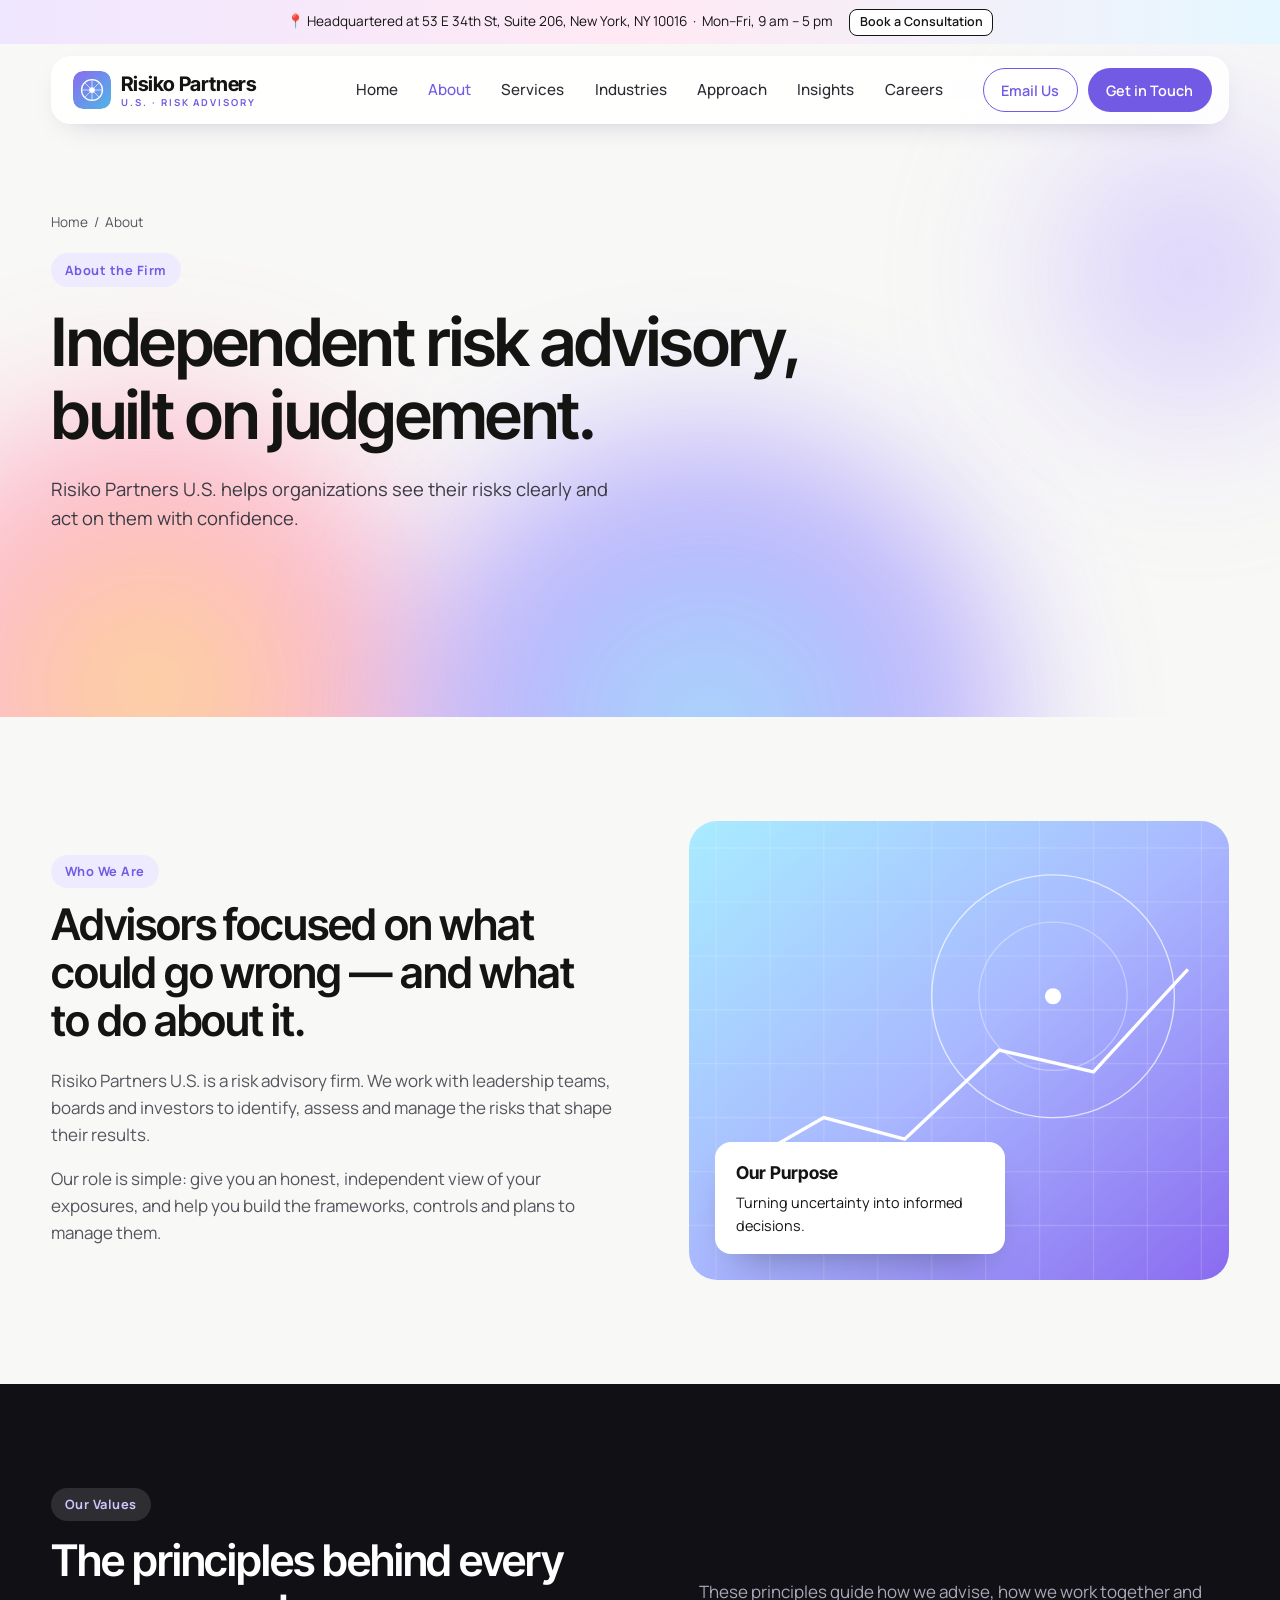
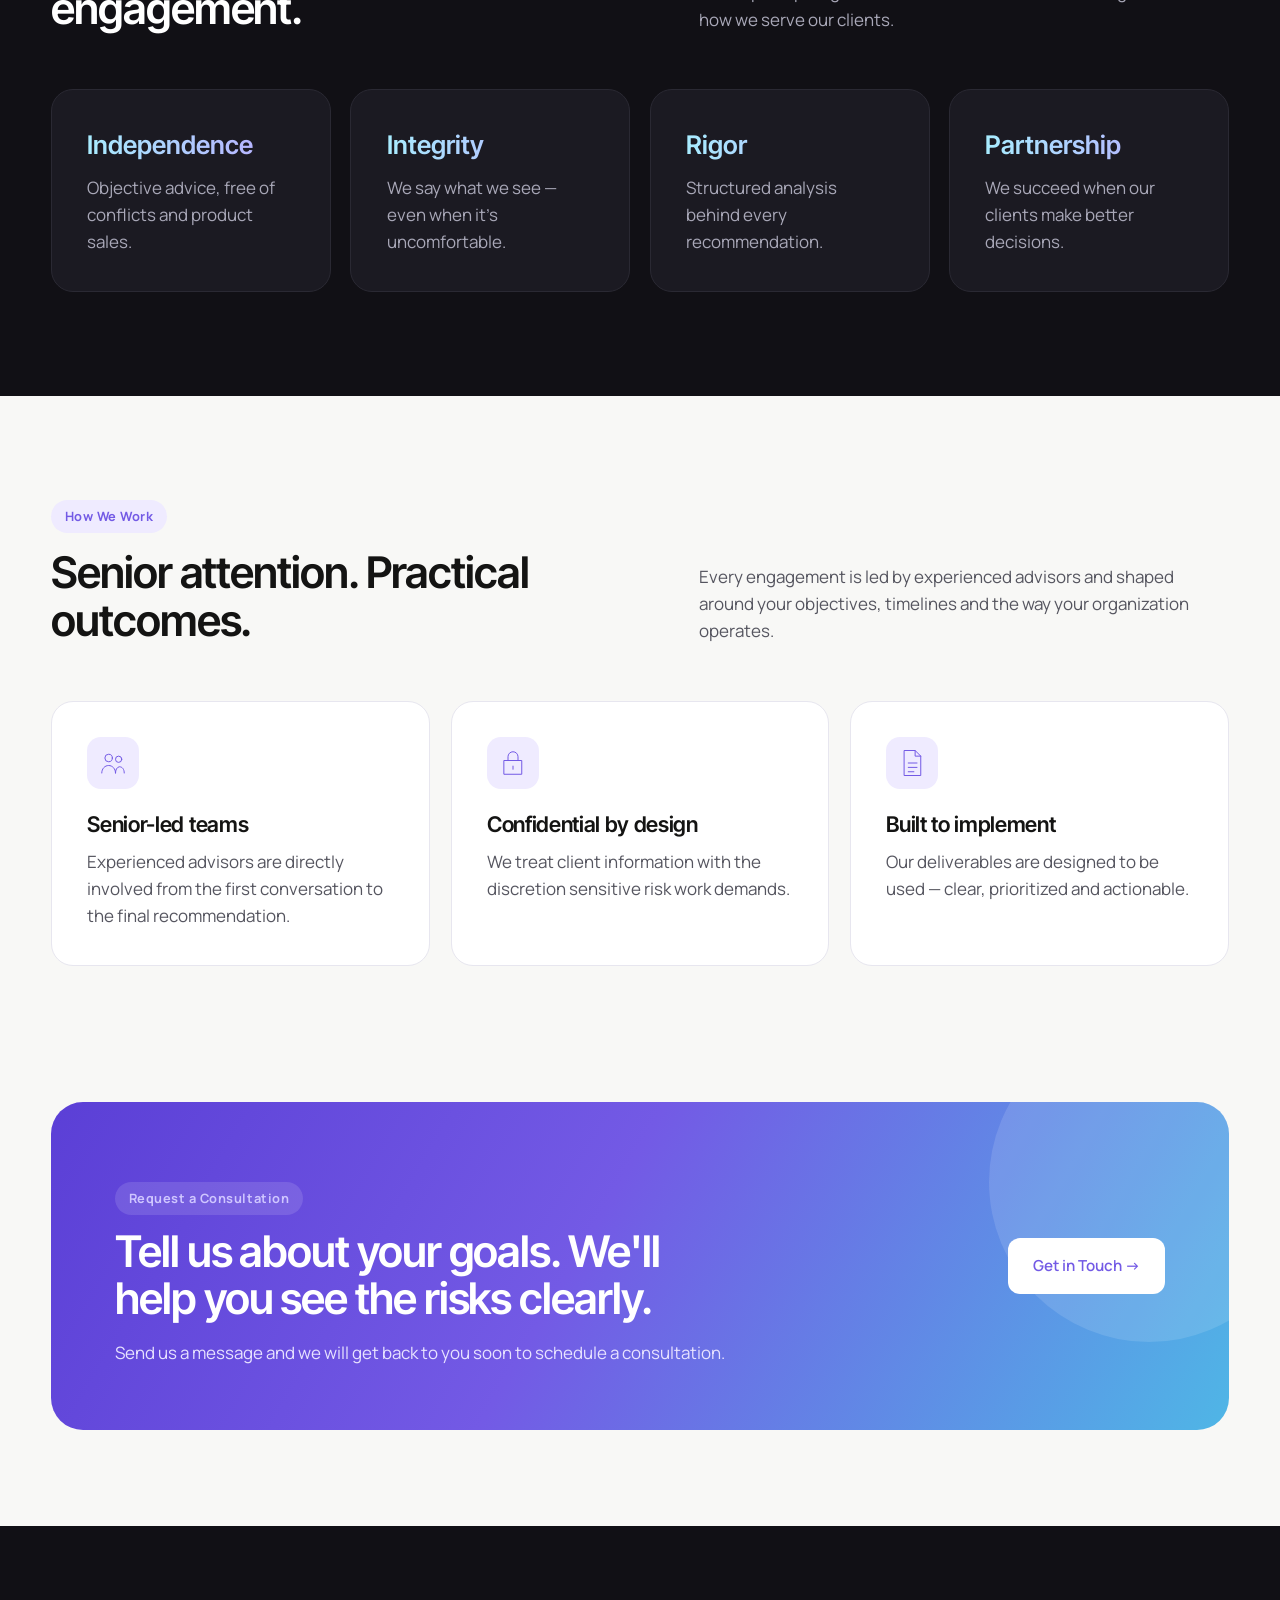
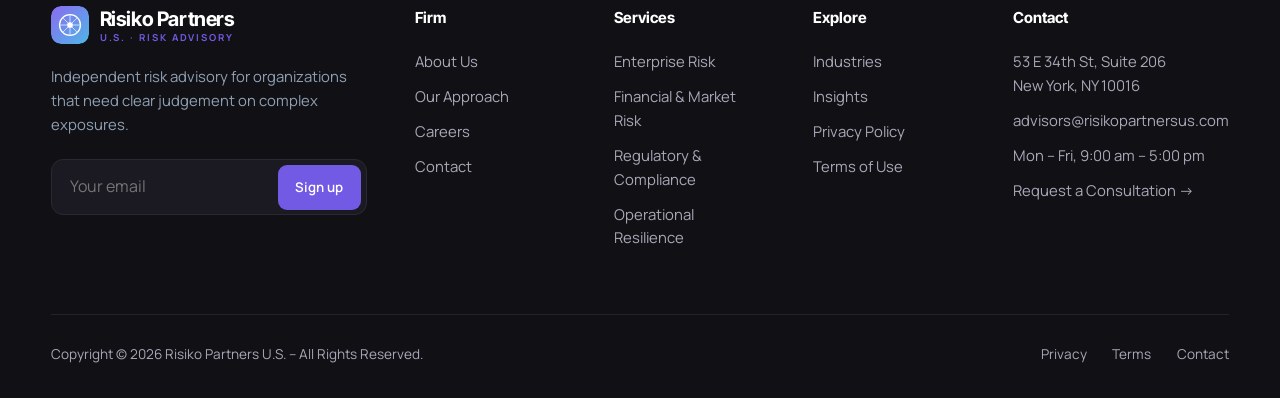
==== about.html @ 750a1280 "Risiko Partners U.S. website: 10 pages, new design Co-Authored-By: Claude Opus 5.5 <noreply@anthropi" ====
<!DOCTYPE html><html lang="en"><head><meta charset="utf-8"><meta name="viewport" content="width=device-width,initial-scale=1">
<title>About | Risiko Partners U.S.</title><meta name="description" content="Learn about Risiko Partners U.S., an independent risk advisory firm.">
<link rel="icon" href="assets/favicon.svg" type="image/svg+xml">
<link rel="preconnect" href="https://fonts.googleapis.com"><link rel="preconnect" href="https://fonts.gstatic.com" crossorigin>
<link href="https://fonts.googleapis.com/css2?family=Inter+Tight:wght@500;600;700&family=Manrope:wght@400;500;600;700&display=swap" rel="stylesheet">
<link rel="stylesheet" href="assets/style.css"></head><body>
<div class="topbar"><div class="wrap"><span>📍 Headquartered at 53 E 34th St, Suite 206, New York, NY 10016 &nbsp;·&nbsp; Mon–Fri, 9 am – 5 pm</span><a class="pill" href="contact.html">Book a Consultation</a></div></div>
<header class="site"><div class="wrap"><a href="index.html" class="brand"><svg class="brand-mark" viewBox="0 0 40 40" fill="none"><defs><linearGradient id="bm" x1="0" y1="0" x2="1" y2="1"><stop offset="0" stop-color="#8a6bf0"/><stop offset="1" stop-color="#4fb6e6"/></linearGradient></defs><rect width="40" height="40" rx="10" fill="url(#bm)"/><circle cx="20" cy="20" r="11" stroke="#fff" stroke-width="1.4"/><path d="M9 20h22M20 9v22M12.5 12.5l15 15M27.5 12.5l-15 15" stroke="#fff" stroke-width="1" opacity=".7"/><circle cx="20" cy="20" r="3" fill="#fff"/></svg><span class="brand-name">Risiko Partners<small>U.S. · RISK ADVISORY</small></span></a>
<nav class="main" id="nav"><a href="index.html" class="">Home</a><a href="about.html" class="active">About</a><a href="services.html" class="">Services</a><a href="industries.html" class="">Industries</a><a href="approach.html" class="">Approach</a><a href="insights.html" class="">Insights</a><a href="careers.html" class="">Careers</a><span class="nav-cta"><a href="mailto:advisors@risikopartnersus.com" class="btn btn-line">Email Us</a><a href="contact.html" class="btn btn-gold">Get in Touch</a></span></nav>
<button class="menu-toggle" aria-label="Menu" onclick="document.getElementById('nav').classList.toggle('open')">&#9776;</button></div></header>
<main><section class="hero page-hero"><div class="bg"></div><div class="blob"></div><div class="wrap"><div>
<div class="crumbs"><a href="index.html">Home</a> &nbsp;/&nbsp; About</div><p class="eyebrow">About the Firm</p><h1>Independent risk advisory, built on judgement.</h1><p class="lead">Risiko Partners U.S. helps organizations see their risks clearly and act on them with confidence.</p></div></div></section>
<section><div class="wrap split"><div class="reveal"><p class="eyebrow">Who We Are</p><h2 style="margin:.8rem 0 1.4rem">Advisors focused on what could go wrong — and what to do about it.</h2>
<p>Risiko Partners U.S. is a risk advisory firm. We work with leadership teams, boards and investors to identify, assess and manage the risks that shape their results.</p><p style="margin-top:1rem">Our role is simple: give you an honest, independent view of your exposures, and help you build the frameworks, controls and plans to manage them.</p></div>
<div class="visual reveal"><svg viewBox="0 0 400 340" preserveAspectRatio="xMidYMid slice" fill="none"><g stroke="#fff" stroke-opacity=".14"><path d="M0 20H400"/><path d="M0 60H400"/><path d="M0 100H400"/><path d="M0 140H400"/><path d="M0 180H400"/><path d="M0 220H400"/><path d="M0 260H400"/><path d="M0 300H400"/><path d="M20 0V340"/><path d="M60 0V340"/><path d="M100 0V340"/><path d="M140 0V340"/><path d="M180 0V340"/><path d="M220 0V340"/><path d="M260 0V340"/><path d="M300 0V340"/><path d="M340 0V340"/><path d="M380 0V340"/></g>
<circle cx="270" cy="130" r="90" stroke="#fff" stroke-opacity=".7"/><circle cx="270" cy="130" r="55" stroke="#fff" stroke-opacity=".35"/><circle cx="270" cy="130" r="6" fill="#fff"/>
<path d="M30 260 100 220 160 236 230 170 300 186 370 110" stroke="#fff" stroke-width="2.5"/></svg><div class="tag"><b>Our Purpose</b>Turning uncertainty into informed decisions.</div></div></div></section>
<section class="dark"><div class="wrap"><div class="head reveal"><div><p class="eyebrow light">Our Values</p><h2>The principles behind every engagement.</h2></div><p>These principles guide how we advise, how we work together and how we serve our clients.</p></div>
<div class="ribbon reveal"><div><b>Independence</b><p>Objective advice, free of conflicts and product sales.</p></div><div><b>Integrity</b><p>We say what we see — even when it's uncomfortable.</p></div><div><b>Rigor</b><p>Structured analysis behind every recommendation.</p></div><div><b>Partnership</b><p>We succeed when our clients make better decisions.</p></div></div></div></section>
<section><div class="wrap"><div class="head reveal"><div><p class="eyebrow">How We Work</p><h2>Senior attention. Practical outcomes.</h2></div><p>Every engagement is led by experienced advisors and shaped around your objectives, timelines and the way your organization operates.</p></div>
<div class="cards">
<div class="card reveal"><svg class="ico" viewBox="0 0 48 48" fill="none" stroke="currentColor" stroke-width="1.6" stroke-linecap="round" stroke-linejoin="round"><circle cx="17" cy="16" r="6"/><circle cx="33" cy="18" r="5"/><path d="M6 40c0-7 5-12 11-12s11 5 11 12M28 40c0-5 2-9 6-10 5 0 8 4 8 10"/></svg><h3>Senior-led teams</h3><p>Experienced advisors are directly involved from the first conversation to the final recommendation.</p></div>
<div class="card reveal"><svg class="ico" viewBox="0 0 48 48" fill="none" stroke="currentColor" stroke-width="1.6" stroke-linecap="round" stroke-linejoin="round"><rect x="10" y="20" width="28" height="22"/><path d="M16 20v-6a8 8 0 0 1 16 0v6M24 29v5"/></svg><h3>Confidential by design</h3><p>We treat client information with the discretion sensitive risk work demands.</p></div>
<div class="card reveal"><svg class="ico" viewBox="0 0 48 48" fill="none" stroke="currentColor" stroke-width="1.6" stroke-linecap="round" stroke-linejoin="round"><path d="M12 4h17l9 9v31H12z"/><path d="M29 4v9h9M18 24h14M18 31h14M18 38h9"/></svg><h3>Built to implement</h3><p>Our deliverables are designed to be used — clear, prioritized and actionable.</p></div>
</div></div></section><section class="cta-band"><div class="wrap"><div><p class="eyebrow light">Request a Consultation</p><h2 style="margin-top:.8rem">Tell us about your goals. We'll help you see the risks clearly.</h2><p>Send us a message and we will get back to you soon to schedule a consultation.</p></div>
<a href="contact.html" class="btn btn-gold">Get in Touch →</a></div></section></main>
<footer class="site"><div class="wrap"><div class="fgrid">
<div><a href="index.html" class="brand"><svg class="brand-mark" viewBox="0 0 40 40" fill="none"><defs><linearGradient id="bm" x1="0" y1="0" x2="1" y2="1"><stop offset="0" stop-color="#8a6bf0"/><stop offset="1" stop-color="#4fb6e6"/></linearGradient></defs><rect width="40" height="40" rx="10" fill="url(#bm)"/><circle cx="20" cy="20" r="11" stroke="#fff" stroke-width="1.4"/><path d="M9 20h22M20 9v22M12.5 12.5l15 15M27.5 12.5l-15 15" stroke="#fff" stroke-width="1" opacity=".7"/><circle cx="20" cy="20" r="3" fill="#fff"/></svg><span class="brand-name">Risiko Partners<small>U.S. · RISK ADVISORY</small></span></a>
<p style="color:#8fa1b4;max-width:34ch">Independent risk advisory for organizations that need clear judgement on complex exposures.</p>
<form class="sub" onsubmit="event.preventDefault();this.innerHTML='<span style=&quot;color:#b9a8ff&quot;>Thank you for subscribing.</span>'"><input type="email" placeholder="Your email" required aria-label="Email"><button>Sign up</button></form></div>
<div><h4>Firm</h4><ul><li><a href="about.html">About Us</a></li><li><a href="approach.html">Our Approach</a></li><li><a href="careers.html">Careers</a></li><li><a href="contact.html">Contact</a></li></ul></div>
<div><h4>Services</h4><ul><li><a href="services.html#erm">Enterprise Risk</a></li><li><a href="services.html#financial">Financial &amp; Market Risk</a></li><li><a href="services.html#regulatory">Regulatory &amp; Compliance</a></li><li><a href="services.html#resilience">Operational Resilience</a></li></ul></div>
<div><h4>Explore</h4><ul><li><a href="industries.html">Industries</a></li><li><a href="insights.html">Insights</a></li><li><a href="privacy.html">Privacy Policy</a></li><li><a href="terms.html">Terms of Use</a></li></ul></div>
<div><h4>Contact</h4><ul><li>53 E 34th St, Suite 206<br>New York, NY 10016</li><li><a href="mailto:advisors@risikopartnersus.com">advisors@risikopartnersus.com</a></li><li>Mon – Fri, 9:00 am – 5:00 pm</li><li><a href="contact.html">Request a Consultation →</a></li></ul></div>
</div><div class="legal"><span>Copyright © 2026 Risiko Partners U.S. – All Rights Reserved.</span><div><a href="privacy.html">Privacy</a><a href="terms.html">Terms</a><a href="contact.html">Contact</a></div></div></div></footer>
<script>const io=new IntersectionObserver(e=>e.forEach(x=>{if(x.isIntersecting){x.target.classList.add('in');io.unobserve(x.target)}}),{threshold:.12});document.querySelectorAll('.reveal').forEach(el=>io.observe(el));</script><script src="assets/forms.js"></script></body></html>
---- assets/style.css ----
:root{
  --p:#735ae5; --p2:#5b3fd6; --p-soft:#efebff; --ink:#141413; --muted:#55555f; --line:#e7e6ef;
  --bg:#f8f8f6; --dark:#111015; --cyan:#8fe3f5; --pink:#ffb8d9; --yellow:#ffe28a;
  --head:"Inter Tight","Manrope",system-ui,sans-serif; --sans:"Manrope",system-ui,-apple-system,Segoe UI,Roboto,sans-serif;
  --r:22px;
}
*{box-sizing:border-box;margin:0;padding:0}
html{scroll-behavior:smooth}
body{font-family:var(--sans);color:var(--ink);background:var(--bg);line-height:1.6;font-size:17px;-webkit-font-smoothing:antialiased}
a{color:inherit;text-decoration:none}
img,svg{display:block;max-width:100%}
.wrap{width:min(1290px,92vw);margin:0 auto}
h1,h2,h3{font-family:var(--head);font-weight:600;line-height:1.1;letter-spacing:-.025em;color:var(--ink)}
h1{font-size:clamp(2.6rem,5.2vw,4.4rem)}
h2{font-size:clamp(2rem,3.4vw,3rem)}
h3{font-size:1.35rem;letter-spacing:-.015em}
p{color:var(--muted)}
.eyebrow{display:inline-block;font-size:.8rem;font-weight:700;letter-spacing:.04em;color:var(--p);background:var(--p-soft);padding:.4rem .85rem;border-radius:999px}
.eyebrow.light{background:rgba(255,255,255,.12);color:#cfc6ff}

/* promo strip */
.topbar{background:linear-gradient(90deg,#efe7ff,#ffe9f4 50%,#e6f7ff);font-size:.85rem;color:var(--ink)}
.topbar .wrap{display:flex;justify-content:center;align-items:center;gap:1rem;padding:.55rem 0;flex-wrap:wrap}
.topbar a.pill{border:1px solid var(--ink);border-radius:8px;padding:.15rem .6rem;font-weight:600;font-size:.78rem;background:#fff}

/* floating header */
header.site{position:sticky;top:12px;z-index:50;margin-top:12px}
header.site .wrap{display:flex;align-items:center;justify-content:space-between;height:68px;background:rgba(255,255,255,.88);backdrop-filter:blur(14px);border-radius:20px;padding:0 1rem 0 1.3rem;box-shadow:0 10px 30px -18px rgba(40,30,90,.35);border:1px solid rgba(255,255,255,.9)}
.brand{display:flex;align-items:center;gap:.65rem}
.brand-mark{width:38px;height:38px;border-radius:10px}
.brand-name{font-family:var(--head);font-weight:700;font-size:1.25rem;letter-spacing:-.02em;line-height:1}
.brand-name small{display:block;font-family:var(--sans);font-size:.6rem;font-weight:700;letter-spacing:.2em;color:var(--p);margin-top:.25rem}
footer .brand-name{color:#fff}
nav.main{display:flex;align-items:center;gap:1.9rem;font-size:.95rem;font-weight:500}
nav.main a{position:relative;padding:.3rem 0;color:#2b2b33}
nav.main a:hover,nav.main a.active{color:var(--p)}
nav.main .nav-cta{display:flex;gap:.6rem;margin-left:.6rem}
.btn{display:inline-flex;align-items:center;justify-content:center;gap:.5rem;padding:.9rem 1.5rem;font-size:.95rem;font-weight:600;border:1px solid transparent;border-radius:12px;transition:.2s;cursor:pointer;font-family:var(--sans)}
.btn-gold,.btn-dark{background:var(--p);color:#fff !important}
.btn-gold:hover,.btn-dark:hover{background:var(--p2);transform:translateY(-1px)}
.btn-line{border-color:var(--p);color:var(--p) !important;background:#fff}
.btn-line:hover{background:var(--p-soft)}
.btn-white{background:#fff;color:var(--ink)}
nav.main .btn{padding:.6rem 1.1rem;font-size:.9rem;border-radius:999px}
.menu-toggle{display:none;background:none;border:0;font-size:1.6rem;cursor:pointer}

/* hero */
.hero{position:relative;overflow:hidden;margin-top:-80px;padding-top:80px}
.hero .bg{position:absolute;inset:0;background:var(--bg)}
.hero .bg:before,.hero .bg:after,.hero .blob{content:"";position:absolute;border-radius:50%;filter:blur(70px)}
.hero .bg:before{width:620px;height:620px;left:-160px;bottom:-280px;background:radial-gradient(circle,#ffd26f,#ff9bc7 55%,transparent 70%);opacity:.75}
.hero .bg:after{width:700px;height:620px;left:28%;bottom:-320px;background:radial-gradient(circle,#7fd8ff,#a58bff 55%,transparent 72%);opacity:.7}
.hero .blob{width:420px;height:420px;right:-120px;top:20px;background:radial-gradient(circle,#c9b8ff,transparent 70%);opacity:.8}
.hero .wrap{position:relative;padding:6.5rem 0 7rem;display:grid;grid-template-columns:1.05fr 1fr;gap:3rem;align-items:center}
.hero h1{margin:1.2rem 0 1.4rem}
.hero p.lead{font-size:1.15rem;max-width:52ch;color:#3a3a44}
.hero .cta{display:flex;gap:.8rem;margin-top:2.2rem;flex-wrap:wrap}
.hero .trust{margin-top:2rem;font-size:.85rem;color:var(--muted);display:flex;gap:1.4rem;flex-wrap:wrap}
.hero .trust span:before{content:"✓ ";color:var(--p);font-weight:700}
.page-hero .wrap{grid-template-columns:1fr;padding:5.5rem 0 5rem}
.page-hero h1{max-width:20ch}
.crumbs{font-size:.85rem;color:var(--muted);margin-bottom:1.2rem}
.crumbs a:hover{color:var(--p)}

/* hero mock cards */
.mock{position:relative;height:500px}
.mc{position:absolute;background:#fff;border-radius:18px;box-shadow:0 30px 60px -30px rgba(40,30,90,.45);padding:1.2rem 1.3rem;font-size:.82rem;animation:float 6s ease-in-out infinite}
.mc h5{font-family:var(--head);font-size:1rem;margin-bottom:.7rem;display:flex;align-items:center;gap:.5rem}
.mc .bar{height:8px;border-radius:9px;background:#eee;margin:.35rem 0 .7rem;overflow:hidden}
.mc .bar i{display:block;height:100%;border-radius:9px}
.mc .lbl{display:flex;justify-content:space-between;color:#555}
.mc .chip{display:inline-block;padding:.15rem .55rem;border-radius:6px;font-weight:700;font-size:.7rem}
.mc-1{left:0;top:30px;width:300px}
.mc-2{right:0;top:0;width:250px;animation-delay:-2s}
.mc-3{right:20px;bottom:10px;width:290px;animation-delay:-4s}
.mc-4{left:40px;bottom:40px;width:210px;background:var(--p);color:#fff;animation-delay:-1s}
.mc-4 h5{color:#fff}
.ok{color:#1a9b55}
@keyframes float{0%,100%{transform:translateY(0)}50%{transform:translateY(-10px)}}

/* bands */
section{padding:6.5rem 0}
section.soft{background:#fff}
section.dark{background:var(--dark);color:#fff}
section.dark h2,section.dark h3{color:#fff}
section.dark p{color:#a9a8b8}
.head{display:grid;grid-template-columns:1.1fr 1fr;gap:4rem;align-items:end;margin-bottom:3.5rem}
.head.center{grid-template-columns:1fr;text-align:center;justify-items:center}
.head.center p{max-width:62ch}
.head h2{margin-top:1rem}

.panel-grad{border-radius:28px;padding:3rem;background:linear-gradient(135deg,#a8ecff 0%,#a9b8ff 50%,#8a6bf0 100%)}
.panel-grad .pg-title{display:flex;align-items:center;gap:1rem;margin-bottom:2rem}
.panel-grad .pg-title .ib{width:58px;height:58px;background:#fff;border-radius:14px;display:grid;place-items:center;color:var(--ink)}
.panel-grad .pg-title .ib svg{width:30px;height:30px}

.pillars{display:grid;grid-template-columns:repeat(4,1fr);gap:1.2rem}
.pillar{background:#fff;border-radius:var(--r);padding:2rem}
.pillar .num{display:inline-block;font-weight:700;font-size:.8rem;background:var(--p-soft);color:var(--p);padding:.25rem .6rem;border-radius:8px;margin-bottom:1.4rem}
.pillar h3{margin-bottom:.6rem}

.cards{display:grid;grid-template-columns:repeat(3,1fr);gap:1.3rem}
.card{background:#fff;border:1px solid var(--line);border-radius:var(--r);padding:2.2rem;transition:.25s;position:relative;display:flex;flex-direction:column}
.card:hover{transform:translateY(-5px);box-shadow:0 30px 50px -30px rgba(60,40,140,.45);border-color:#d8d0ff}
.card .ico{width:52px;height:52px;color:var(--p);background:var(--p-soft);border-radius:14px;padding:11px;margin-bottom:1.5rem}
.card h3{margin-bottom:.7rem}
.card .more{margin-top:auto;padding-top:1.5rem;font-size:.9rem;font-weight:700;color:var(--p);display:flex;align-items:center;gap:.4rem}
.card .more:after{content:"↗";display:inline-grid;place-items:center;width:30px;height:30px;border:1px solid #cfcfd8;border-radius:50%;margin-left:auto;color:#555}
.dark .card{background:#1b1a22;border-color:#2a2933}
.dark .card .ico{background:#2a2442;color:#b9a8ff}

.split{display:grid;grid-template-columns:1.05fr 1fr;gap:4.5rem;align-items:center}
.visual{aspect-ratio:4/3.4;border-radius:28px;background:linear-gradient(140deg,#a8ecff,#a9b8ff 50%,#8a6bf0);position:relative;overflow:hidden}
.visual svg{position:absolute;inset:0;width:100%;height:100%}
.visual .tag{position:absolute;left:1.6rem;bottom:1.6rem;background:#fff;padding:1.1rem 1.3rem;max-width:290px;font-size:.9rem;color:var(--ink);border-radius:16px;box-shadow:0 20px 40px -20px rgba(0,0,0,.35)}
.visual .tag b{display:block;font-family:var(--head);font-size:1.1rem;margin-bottom:.2rem}
ul.check{list-style:none;margin-top:1.6rem;display:grid;gap:.8rem}
ul.check li{padding-left:2rem;position:relative;color:var(--ink)}
ul.check li:before{content:"✓";position:absolute;left:0;top:.05rem;width:20px;height:20px;border-radius:50%;background:var(--p-soft);color:var(--p);font-size:.72rem;font-weight:800;display:grid;place-items:center}
.dark ul.check li{color:#e5e4ee}
.dark ul.check li:before{background:#2a2442;color:#b9a8ff}

.ribbon{display:grid;grid-template-columns:repeat(4,1fr);gap:1.2rem}
.ribbon div{padding:2.2rem;border-radius:var(--r);background:#1b1a22;border:1px solid #2a2933}
.ribbon b{display:block;font-family:var(--head);font-size:1.6rem;color:#fff;font-weight:600;margin-bottom:.5rem;background:linear-gradient(90deg,#a8ecff,#b9a8ff);-webkit-background-clip:text;background-clip:text;color:transparent}

.steps{counter-reset:s;display:grid;grid-template-columns:repeat(5,1fr);gap:1rem}
.step{background:#fff;border:1px solid var(--line);border-radius:var(--r);padding:1.8rem}
.step:before{counter-increment:s;content:counter(s);display:grid;place-items:center;width:42px;height:42px;border-radius:12px;background:var(--p);color:#fff;font-weight:700;margin-bottom:1.2rem}
.step h3{font-size:1.1rem;margin-bottom:.5rem}
.step p{font-size:.93rem}

.quote{font-family:var(--head);font-size:clamp(1.7rem,2.8vw,2.5rem);line-height:1.3;max-width:28ch;color:#fff;font-weight:500;letter-spacing:-.02em}

.cta-band{padding:2rem 0 6rem}
.cta-band .wrap{display:flex;justify-content:space-between;align-items:center;gap:3rem;flex-wrap:wrap;background:linear-gradient(120deg,#5b3fd6,#735ae5 45%,#4fb6e6);border-radius:32px;padding:4rem;color:#fff;position:relative;overflow:hidden}
.cta-band .wrap:after{content:"";position:absolute;right:-80px;top:-80px;width:320px;height:320px;border-radius:50%;background:rgba(255,255,255,.12)}
.cta-band h2{max-width:22ch;color:#fff}
.cta-band p{color:#e7e2ff;margin-top:1rem}
.cta-band .btn{background:#fff;color:var(--p) !important;position:relative;z-index:1}

.list-rows{display:grid;gap:1.2rem}
.row{display:grid;grid-template-columns:80px 1fr 1.2fr;gap:2rem;padding:2.2rem;background:#fff;border:1px solid var(--line);border-radius:var(--r);align-items:start}
.row .n{display:grid;place-items:center;width:56px;height:56px;border-radius:16px;background:var(--p-soft);color:var(--p);font-weight:700;font-family:var(--head);font-size:1.2rem}

.insight{border:1px solid var(--line);border-radius:var(--r);overflow:hidden;display:flex;flex-direction:column;background:#fff;transition:.25s}
.insight:hover{transform:translateY(-5px);box-shadow:0 30px 50px -30px rgba(60,40,140,.45)}
.insight .thumb{aspect-ratio:16/9;background:linear-gradient(135deg,var(--c1,#a8ecff),var(--c2,#8a6bf0));position:relative}
.insight .thumb span{position:absolute;left:1.2rem;top:1.2rem;background:#fff;font-size:.72rem;font-weight:700;padding:.35rem .7rem;border-radius:8px;color:var(--p)}
.insight .body{padding:1.7rem}
.insight h3{font-size:1.2rem;margin-bottom:.6rem}

form.panel{background:#fff;border:1px solid var(--line);border-radius:26px;padding:2.6rem;display:grid;gap:1.1rem;box-shadow:0 30px 60px -40px rgba(60,40,140,.4)}
.f2{display:grid;grid-template-columns:1fr 1fr;gap:1.1rem}
label{font-size:.85rem;font-weight:600;color:var(--ink);display:grid;gap:.45rem}
input,select,textarea{font:inherit;font-size:1rem;padding:.85rem 1rem;border:1px solid #dcdbe5;border-radius:12px;background:#fbfbfd;color:var(--ink)}
input:focus,select:focus,textarea:focus{outline:2px solid var(--p);border-color:transparent}
textarea{min-height:140px;resize:vertical}
.info-block{display:grid;gap:1.2rem}
.info-block>div{background:#fff;border:1px solid var(--line);border-radius:var(--r);padding:1.7rem}
.info-block h3{font-size:1.1rem}
table.hours{width:100%;border-collapse:collapse;font-size:.95rem}
table.hours td{padding:.5rem 0;border-bottom:1px solid var(--line)}
table.hours td:last-child{text-align:right;color:var(--muted)}

.prose{max-width:800px;background:#fff;border:1px solid var(--line);border-radius:26px;padding:3rem}
.prose h2{font-size:1.6rem;margin:2.2rem 0 .9rem}
.prose h2:first-child{margin-top:0}
.prose p,.prose li{margin-bottom:1rem;color:#44444e}
.prose ul{padding-left:1.3rem}
.prose a{color:var(--p);font-weight:600}

footer.site{background:var(--dark);color:#a9a8b8;padding:5rem 0 2rem;font-size:.93rem}
.fgrid{display:grid;grid-template-columns:1.6fr repeat(4,1fr);gap:3rem}
footer h4{color:#fff;font-size:.95rem;margin-bottom:1.2rem;font-weight:700;font-family:var(--head)}
footer ul{list-style:none;display:grid;gap:.7rem}
footer a:hover{color:#fff}
footer .brand{margin-bottom:1.3rem}
.sub{display:flex;margin-top:1.4rem;max-width:360px;background:#1b1a22;border:1px solid #2a2933;border-radius:12px;padding:.3rem}
.sub input{flex:1;background:transparent;border:0;color:#fff;padding:.6rem .8rem}
.sub button{white-space:nowrap;background:var(--p);border:0;padding:0 1.1rem;font-weight:600;cursor:pointer;color:#fff;border-radius:9px;font-family:var(--sans)}
.legal{border-top:1px solid #24232c;margin-top:4rem;padding-top:1.8rem;display:flex;justify-content:space-between;flex-wrap:wrap;gap:1rem;font-size:.85rem}
.legal div{display:flex;gap:1.6rem}

.reveal{opacity:0;transform:translateY(24px);transition:opacity .7s ease,transform .7s ease}
.reveal.in{opacity:1;transform:none}
.note{font-size:.88rem;color:var(--muted);margin-top:1rem}
.sent{display:none;background:var(--p-soft);border-radius:12px;padding:1rem 1.2rem;color:var(--ink)}

@media (max-width:1050px){
  nav.main{display:none;position:absolute;top:76px;left:4vw;right:4vw;background:#fff;border-radius:18px;flex-direction:column;align-items:flex-start;padding:1.5rem;gap:1rem;box-shadow:0 20px 40px -20px rgba(0,0,0,.3)}
  nav.main.open{display:flex}
  nav.main .nav-cta{margin-left:0}
  .menu-toggle{display:block}
  .hero .wrap,.head,.split{grid-template-columns:1fr;gap:2.5rem}
  .mock{height:440px;max-width:560px}
  .pillars,.ribbon{grid-template-columns:1fr 1fr}
  .cards{grid-template-columns:1fr 1fr}
  .steps{grid-template-columns:1fr 1fr}
  .fgrid{grid-template-columns:1fr 1fr}
  .row{grid-template-columns:70px 1fr}
  .row ul{grid-column:2}
}
@media (max-width:640px){
  section{padding:4.5rem 0}
  .cards,.pillars,.ribbon,.steps,.fgrid,.f2{grid-template-columns:1fr}
  .hero .wrap{padding:4rem 0 4.5rem}
  .mock{height:400px}.mc-1{width:250px}.mc-2{width:200px;top:170px}.mc-3{width:240px}.mc-4{display:none}
  form.panel,.prose,.panel-grad{padding:1.6rem}
  .cta-band .wrap{padding:2.4rem}
  .row{grid-template-columns:1fr;padding:1.6rem}.row ul{grid-column:1}
}
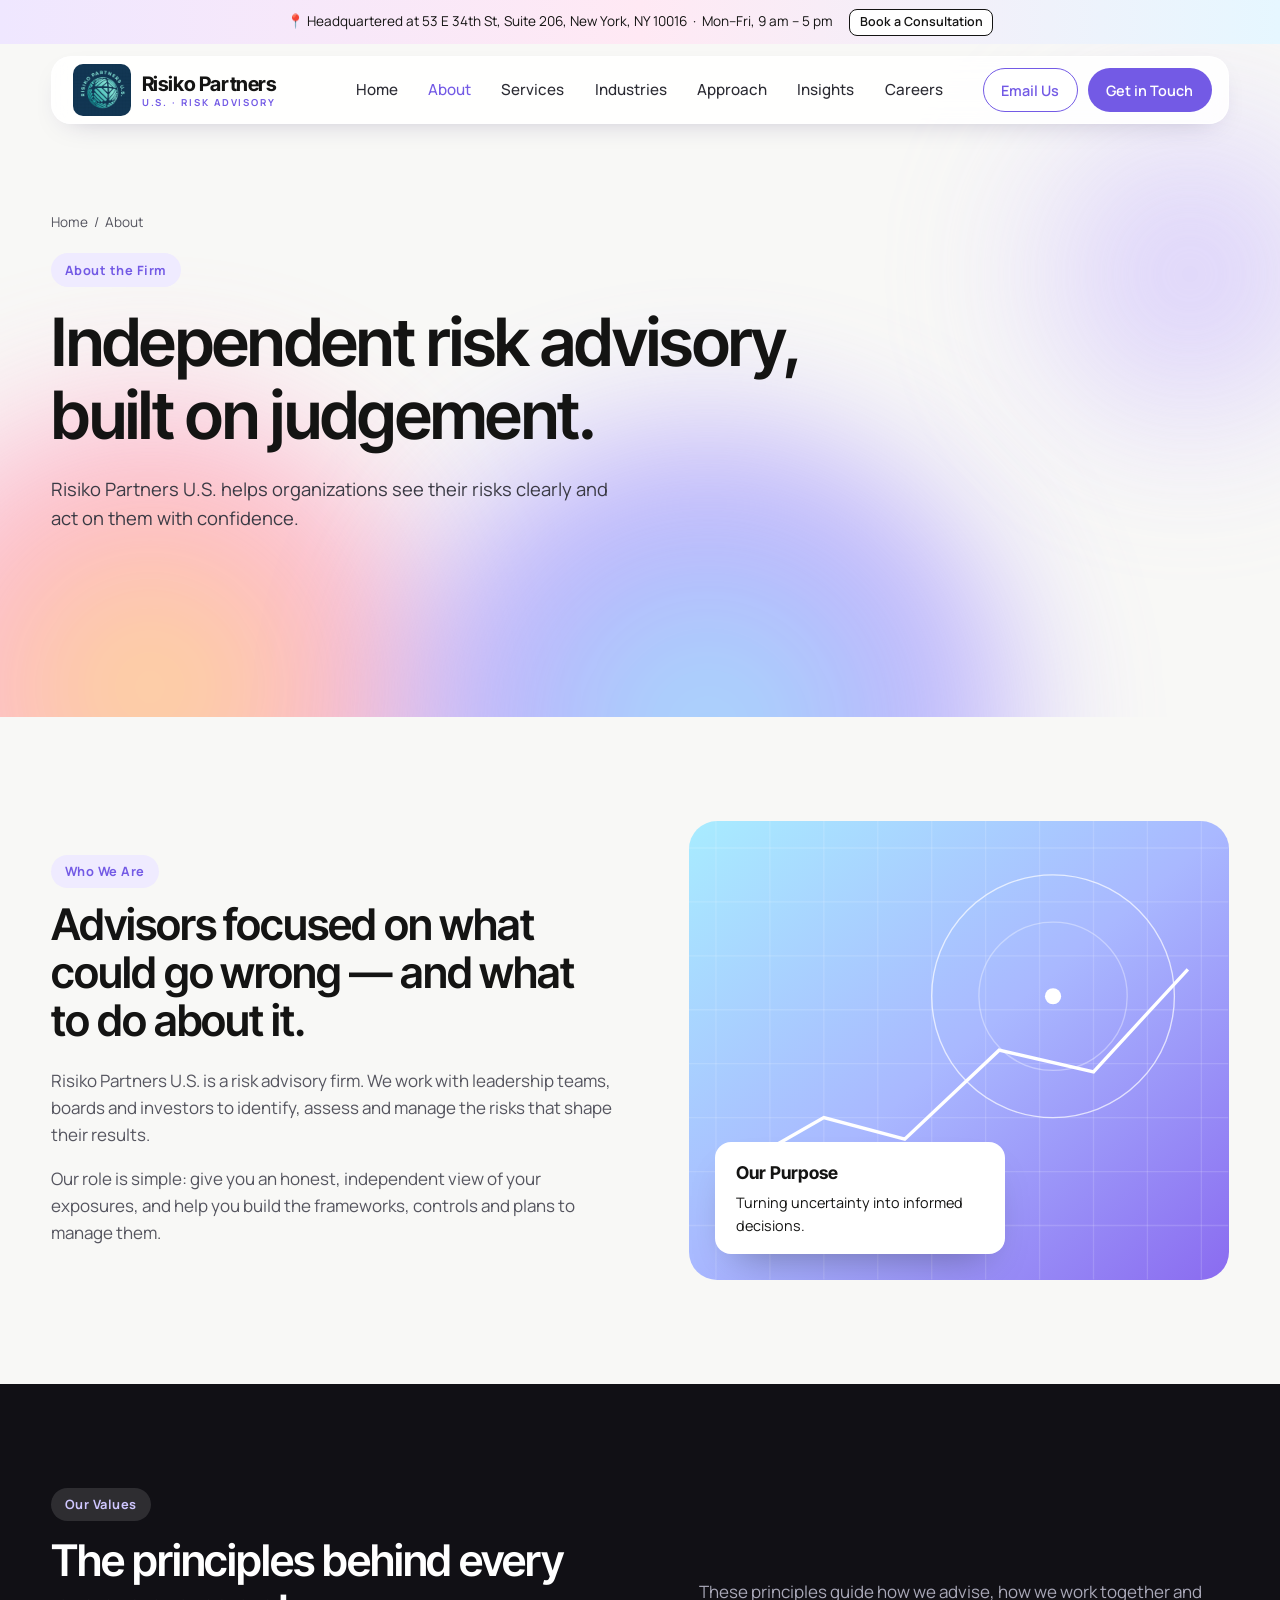
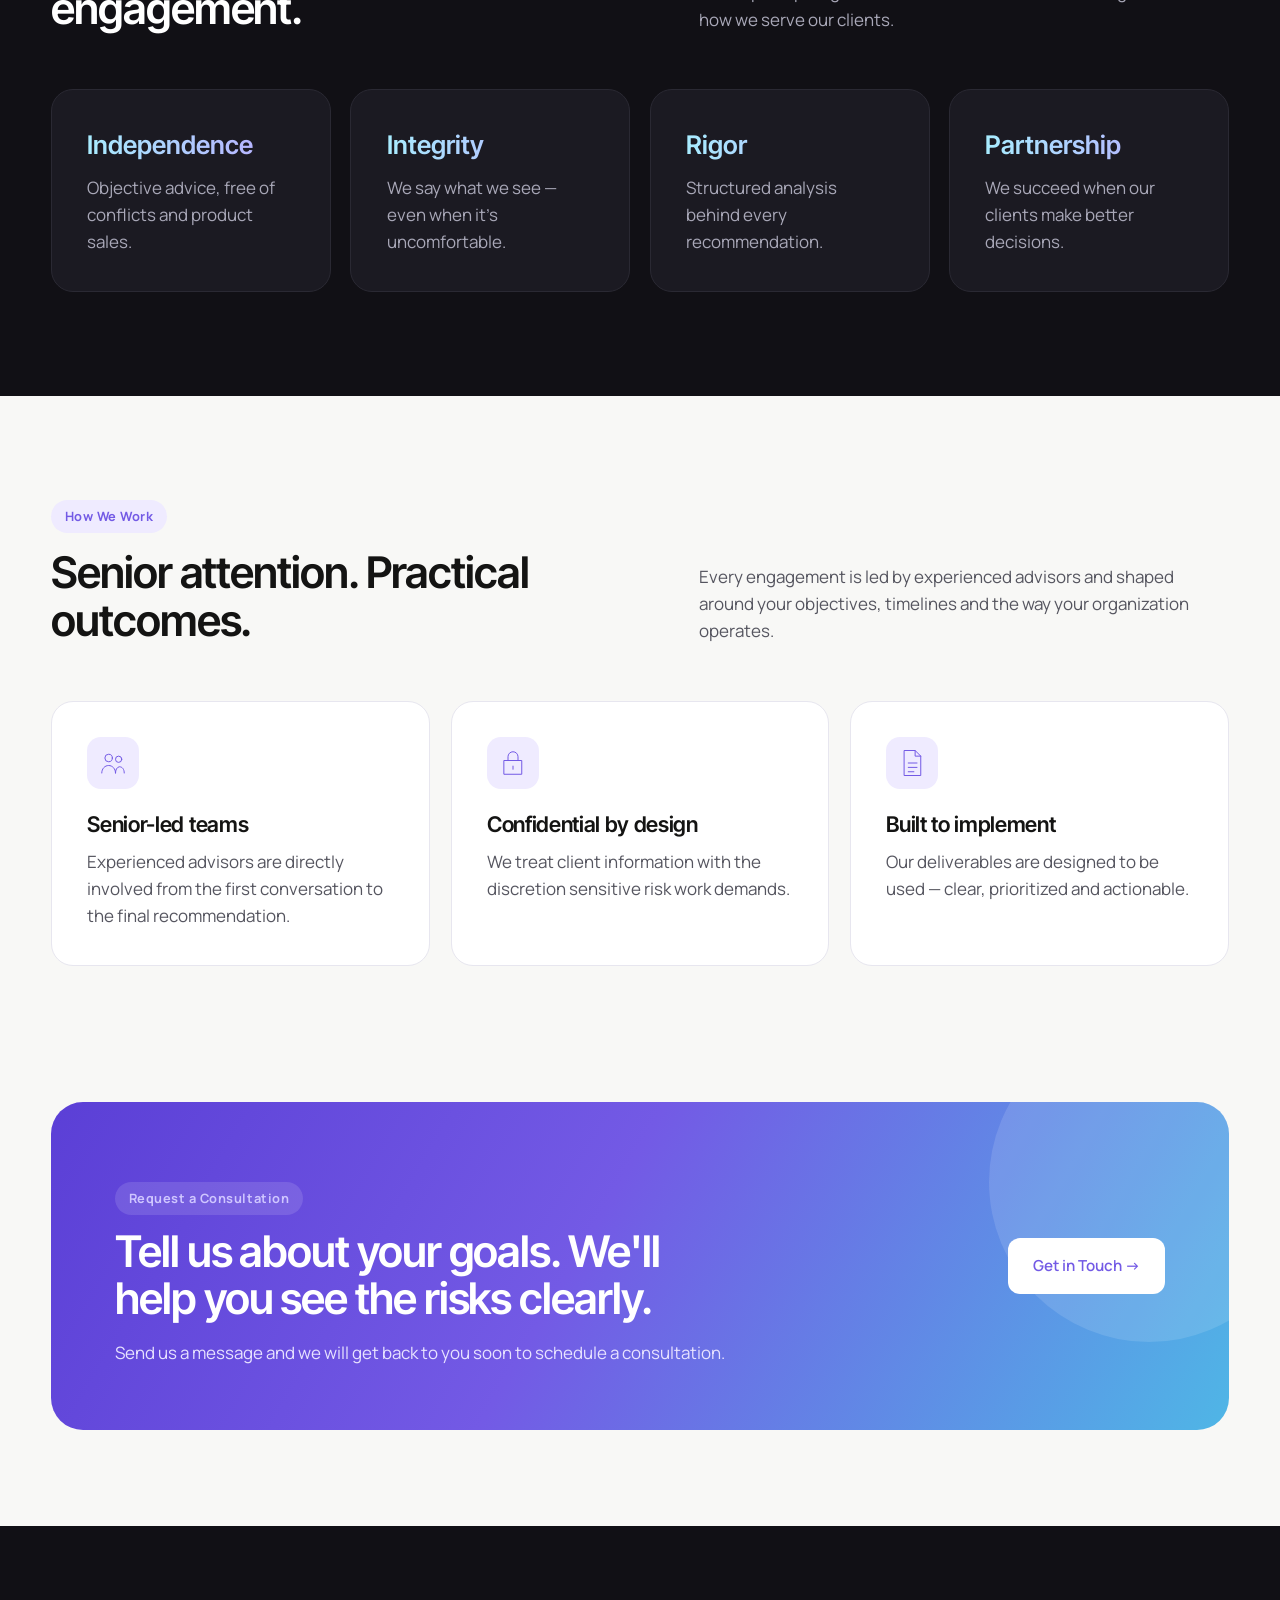
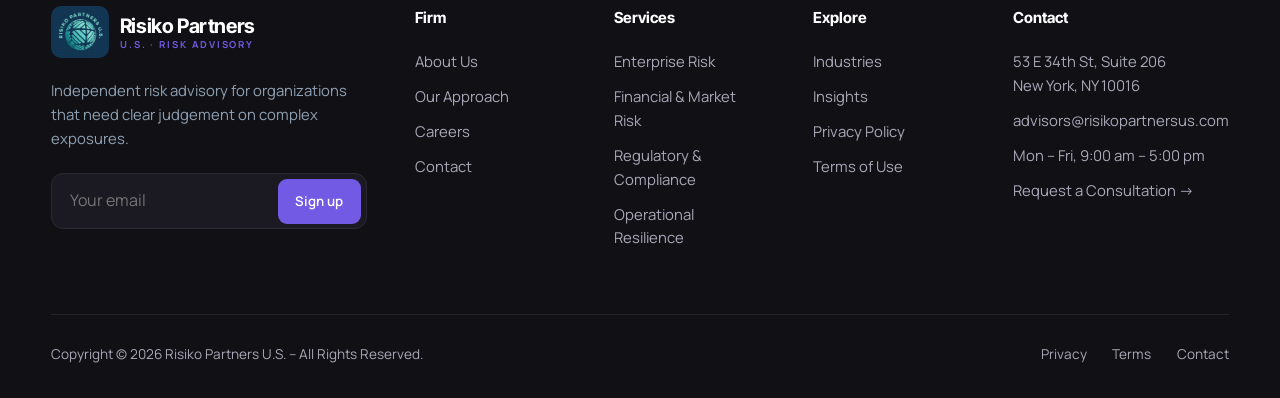
==== commit 6d24408b: "Use original Risiko Partners logo; send all forms to advisors@risikopartnersus.com Co-Authored-By: C" ====
--- a/about.html
+++ b/about.html
@@ -1,11 +1,11 @@
 <!DOCTYPE html><html lang="en"><head><meta charset="utf-8"><meta name="viewport" content="width=device-width,initial-scale=1">
 <title>About | Risiko Partners U.S.</title><meta name="description" content="Learn about Risiko Partners U.S., an independent risk advisory firm.">
-<link rel="icon" href="assets/favicon.svg" type="image/svg+xml">
+<link rel="icon" href="assets/favicon.png" type="image/png"><link rel="apple-touch-icon" href="assets/apple-touch-icon.png"><meta property="og:image" content="assets/logo.png">
 <link rel="preconnect" href="https://fonts.googleapis.com"><link rel="preconnect" href="https://fonts.gstatic.com" crossorigin>
 <link href="https://fonts.googleapis.com/css2?family=Inter+Tight:wght@500;600;700&family=Manrope:wght@400;500;600;700&display=swap" rel="stylesheet">
 <link rel="stylesheet" href="assets/style.css"></head><body>
 <div class="topbar"><div class="wrap"><span>📍 Headquartered at 53 E 34th St, Suite 206, New York, NY 10016 &nbsp;·&nbsp; Mon–Fri, 9 am – 5 pm</span><a class="pill" href="contact.html">Book a Consultation</a></div></div>
-<header class="site"><div class="wrap"><a href="index.html" class="brand"><svg class="brand-mark" viewBox="0 0 40 40" fill="none"><defs><linearGradient id="bm" x1="0" y1="0" x2="1" y2="1"><stop offset="0" stop-color="#8a6bf0"/><stop offset="1" stop-color="#4fb6e6"/></linearGradient></defs><rect width="40" height="40" rx="10" fill="url(#bm)"/><circle cx="20" cy="20" r="11" stroke="#fff" stroke-width="1.4"/><path d="M9 20h22M20 9v22M12.5 12.5l15 15M27.5 12.5l-15 15" stroke="#fff" stroke-width="1" opacity=".7"/><circle cx="20" cy="20" r="3" fill="#fff"/></svg><span class="brand-name">Risiko Partners<small>U.S. · RISK ADVISORY</small></span></a>
+<header class="site"><div class="wrap"><a href="index.html" class="brand"><img class="brand-mark" src="assets/logo-sm.png" alt="Risiko Partners U.S. logo" width="62" height="55"><span class="brand-name">Risiko Partners<small>U.S. · RISK ADVISORY</small></span></a>
 <nav class="main" id="nav"><a href="index.html" class="">Home</a><a href="about.html" class="active">About</a><a href="services.html" class="">Services</a><a href="industries.html" class="">Industries</a><a href="approach.html" class="">Approach</a><a href="insights.html" class="">Insights</a><a href="careers.html" class="">Careers</a><span class="nav-cta"><a href="mailto:advisors@risikopartnersus.com" class="btn btn-line">Email Us</a><a href="contact.html" class="btn btn-gold">Get in Touch</a></span></nav>
 <button class="menu-toggle" aria-label="Menu" onclick="document.getElementById('nav').classList.toggle('open')">&#9776;</button></div></header>
 <main><section class="hero page-hero"><div class="bg"></div><div class="blob"></div><div class="wrap"><div>
@@ -25,9 +25,9 @@
 </div></div></section><section class="cta-band"><div class="wrap"><div><p class="eyebrow light">Request a Consultation</p><h2 style="margin-top:.8rem">Tell us about your goals. We'll help you see the risks clearly.</h2><p>Send us a message and we will get back to you soon to schedule a consultation.</p></div>
 <a href="contact.html" class="btn btn-gold">Get in Touch →</a></div></section></main>
 <footer class="site"><div class="wrap"><div class="fgrid">
-<div><a href="index.html" class="brand"><svg class="brand-mark" viewBox="0 0 40 40" fill="none"><defs><linearGradient id="bm" x1="0" y1="0" x2="1" y2="1"><stop offset="0" stop-color="#8a6bf0"/><stop offset="1" stop-color="#4fb6e6"/></linearGradient></defs><rect width="40" height="40" rx="10" fill="url(#bm)"/><circle cx="20" cy="20" r="11" stroke="#fff" stroke-width="1.4"/><path d="M9 20h22M20 9v22M12.5 12.5l15 15M27.5 12.5l-15 15" stroke="#fff" stroke-width="1" opacity=".7"/><circle cx="20" cy="20" r="3" fill="#fff"/></svg><span class="brand-name">Risiko Partners<small>U.S. · RISK ADVISORY</small></span></a>
+<div><a href="index.html" class="brand"><img class="brand-mark" src="assets/logo-sm.png" alt="Risiko Partners U.S. logo" width="62" height="55"><span class="brand-name">Risiko Partners<small>U.S. · RISK ADVISORY</small></span></a>
 <p style="color:#8fa1b4;max-width:34ch">Independent risk advisory for organizations that need clear judgement on complex exposures.</p>
-<form class="sub" onsubmit="event.preventDefault();this.innerHTML='<span style=&quot;color:#b9a8ff&quot;>Thank you for subscribing.</span>'"><input type="email" placeholder="Your email" required aria-label="Email"><button>Sign up</button></form></div>
+<form class="sub" data-subject="Newsletter sign-up"><input type="email" name="email" placeholder="Your email" required aria-label="Email"><button>Sign up</button></form></div>
 <div><h4>Firm</h4><ul><li><a href="about.html">About Us</a></li><li><a href="approach.html">Our Approach</a></li><li><a href="careers.html">Careers</a></li><li><a href="contact.html">Contact</a></li></ul></div>
 <div><h4>Services</h4><ul><li><a href="services.html#erm">Enterprise Risk</a></li><li><a href="services.html#financial">Financial &amp; Market Risk</a></li><li><a href="services.html#regulatory">Regulatory &amp; Compliance</a></li><li><a href="services.html#resilience">Operational Resilience</a></li></ul></div>
 <div><h4>Explore</h4><ul><li><a href="industries.html">Industries</a></li><li><a href="insights.html">Insights</a></li><li><a href="privacy.html">Privacy Policy</a></li><li><a href="terms.html">Terms of Use</a></li></ul></div>
--- a/assets/style.css
+++ b/assets/style.css
@@ -27,7 +27,7 @@
 header.site{position:sticky;top:12px;z-index:50;margin-top:12px}
 header.site .wrap{display:flex;align-items:center;justify-content:space-between;height:68px;background:rgba(255,255,255,.88);backdrop-filter:blur(14px);border-radius:20px;padding:0 1rem 0 1.3rem;box-shadow:0 10px 30px -18px rgba(40,30,90,.35);border:1px solid rgba(255,255,255,.9)}
 .brand{display:flex;align-items:center;gap:.65rem}
-.brand-mark{width:38px;height:38px;border-radius:10px}
+.brand-mark{width:auto;height:52px;border-radius:10px}
 .brand-name{font-family:var(--head);font-weight:700;font-size:1.25rem;letter-spacing:-.02em;line-height:1}
 .brand-name small{display:block;font-family:var(--sans);font-size:.6rem;font-weight:700;letter-spacing:.2em;color:var(--p);margin-top:.25rem}
 footer .brand-name{color:#fff}
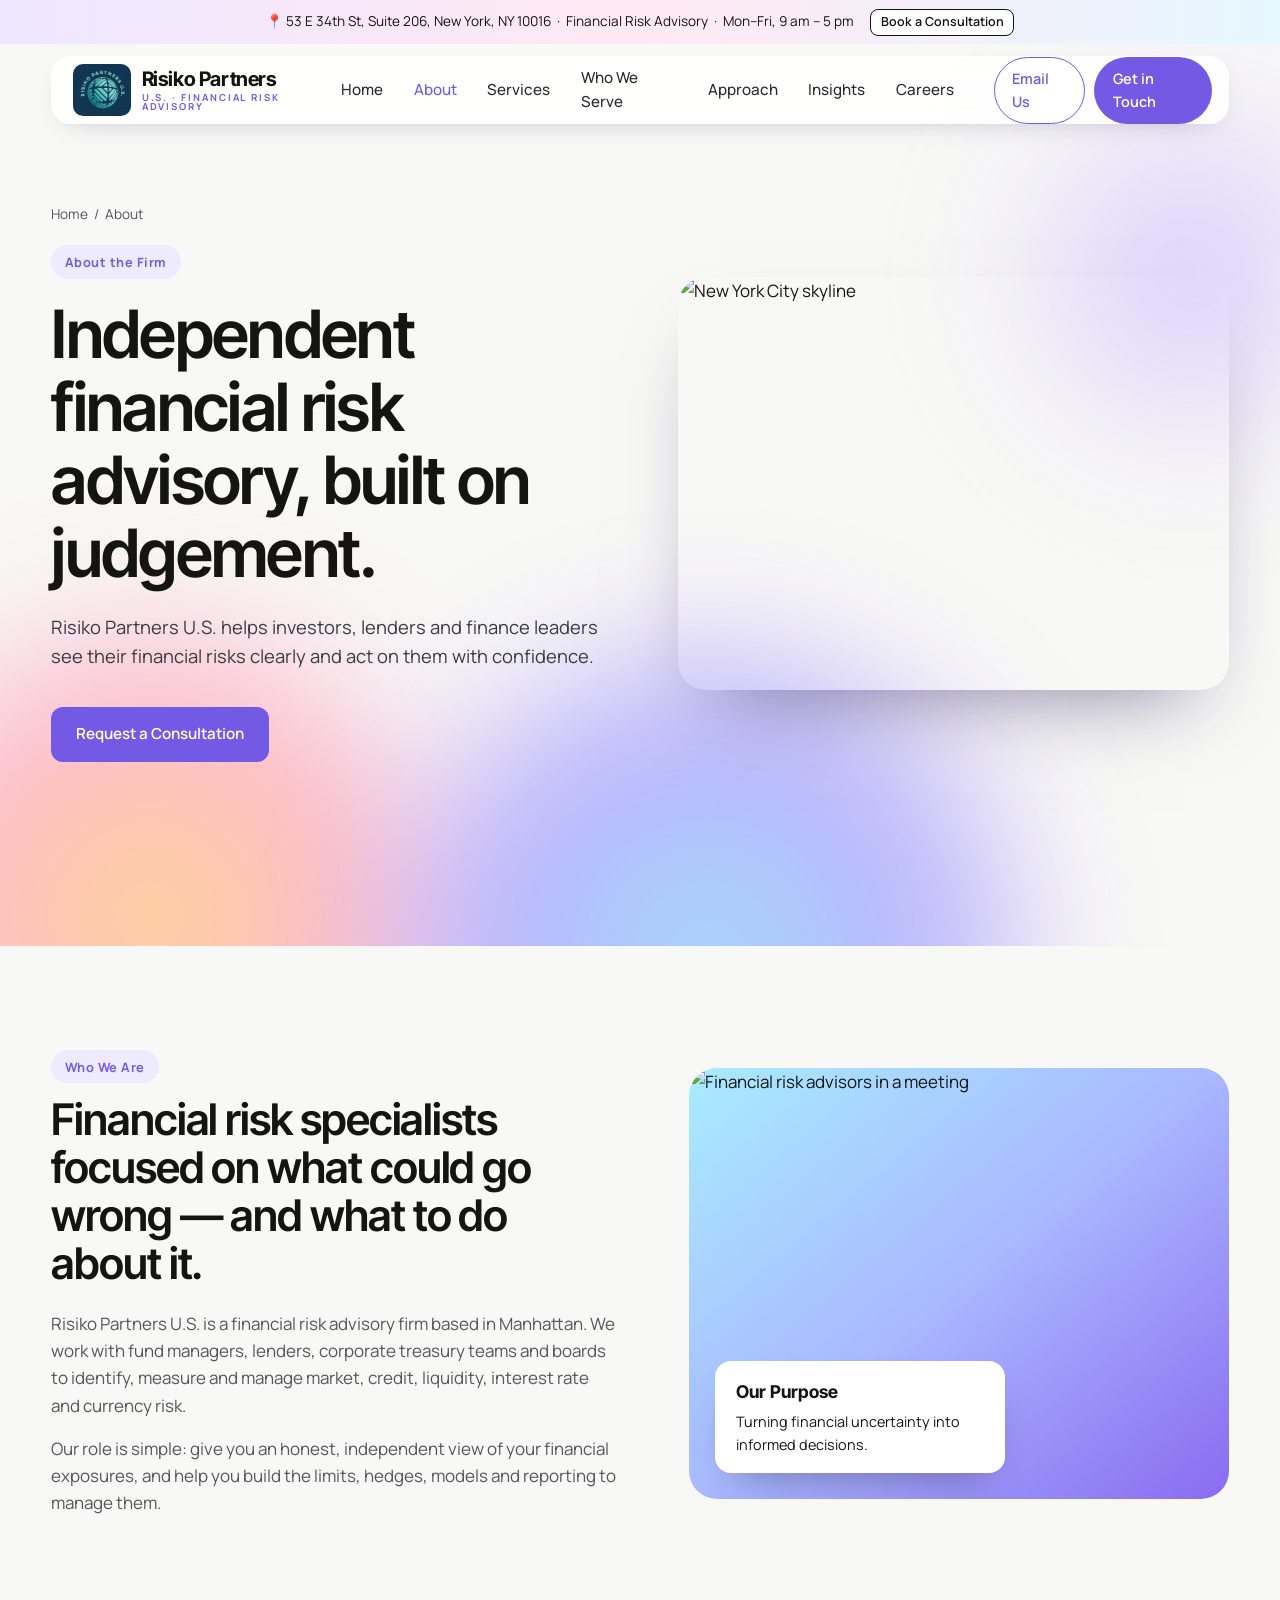
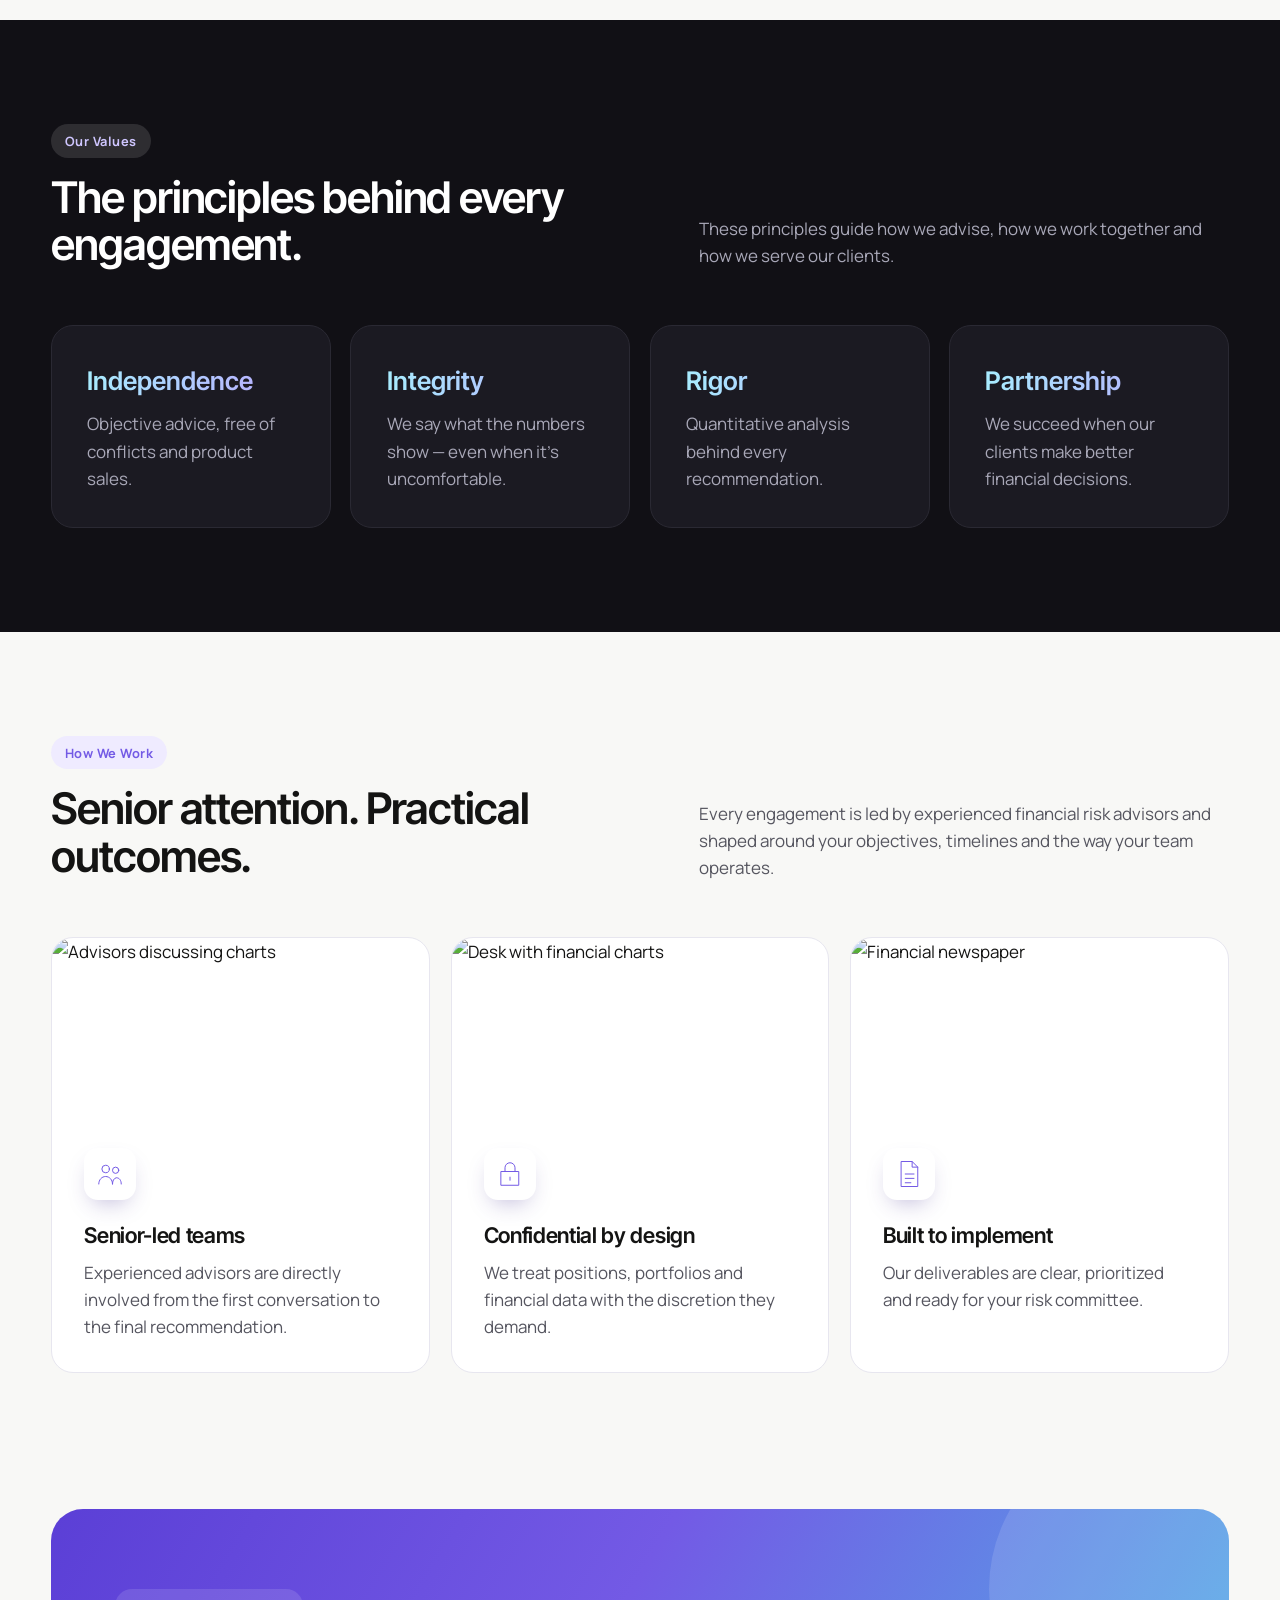
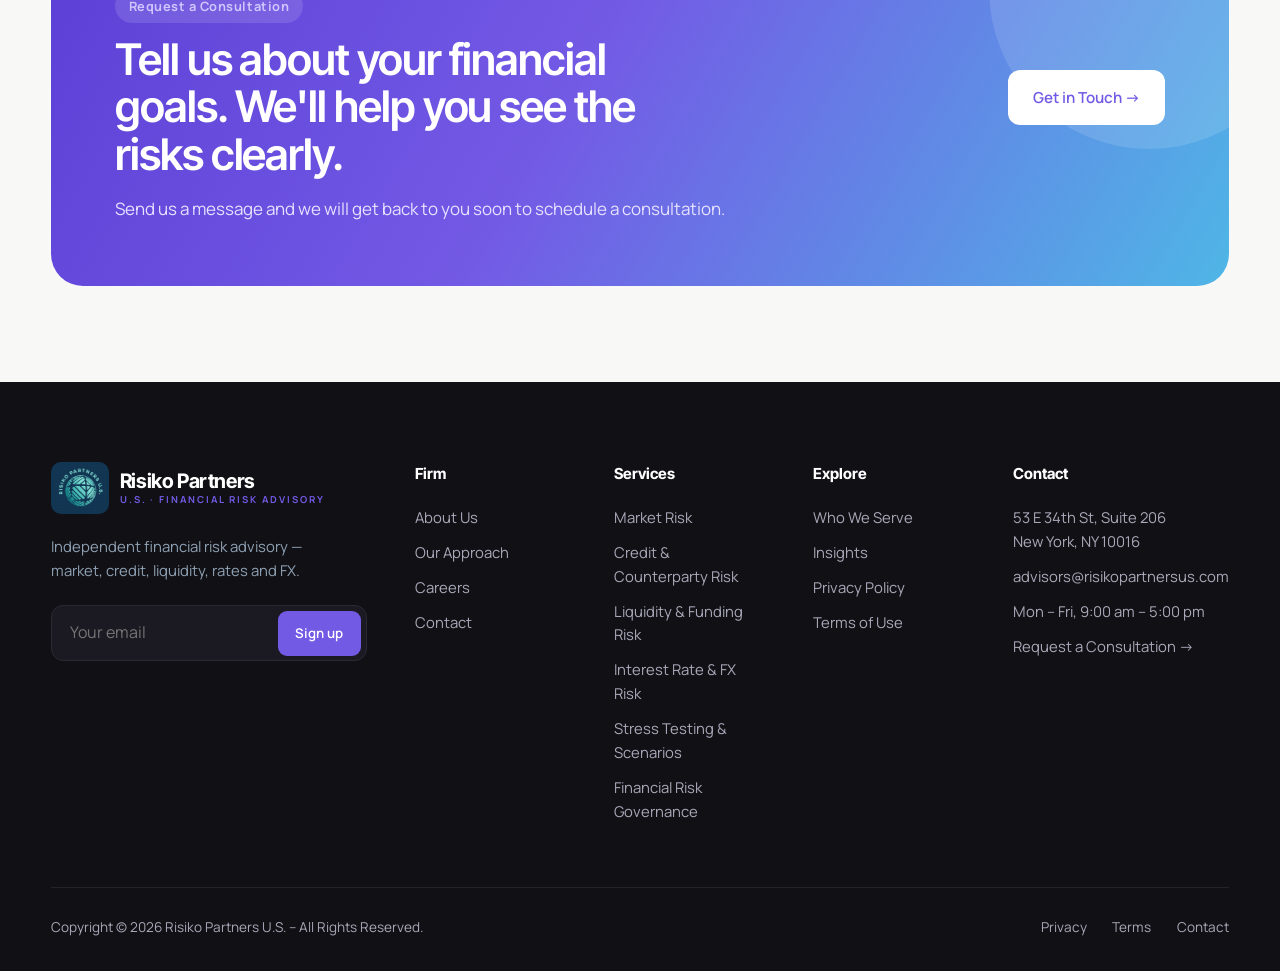
==== commit 8bcbe740: "Refocus site on financial risk advisory; add stock photography Co-Authored-By: Claude Opus 5.5 <nore" ====
--- a/about.html
+++ b/about.html
@@ -1,36 +1,36 @@
 <!DOCTYPE html><html lang="en"><head><meta charset="utf-8"><meta name="viewport" content="width=device-width,initial-scale=1">
-<title>About | Risiko Partners U.S.</title><meta name="description" content="Learn about Risiko Partners U.S., an independent risk advisory firm.">
+<title>About | Risiko Partners U.S.</title><meta name="description" content="About Risiko Partners U.S., an independent financial risk advisory firm in New York.">
 <link rel="icon" href="assets/favicon.png" type="image/png"><link rel="apple-touch-icon" href="assets/apple-touch-icon.png"><meta property="og:image" content="assets/logo.png">
-<link rel="preconnect" href="https://fonts.googleapis.com"><link rel="preconnect" href="https://fonts.gstatic.com" crossorigin>
+<link rel="preconnect" href="https://fonts.googleapis.com"><link rel="preconnect" href="https://fonts.gstatic.com" crossorigin><link rel="preconnect" href="https://images.unsplash.com">
 <link href="https://fonts.googleapis.com/css2?family=Inter+Tight:wght@500;600;700&family=Manrope:wght@400;500;600;700&display=swap" rel="stylesheet">
 <link rel="stylesheet" href="assets/style.css"></head><body>
-<div class="topbar"><div class="wrap"><span>📍 Headquartered at 53 E 34th St, Suite 206, New York, NY 10016 &nbsp;·&nbsp; Mon–Fri, 9 am – 5 pm</span><a class="pill" href="contact.html">Book a Consultation</a></div></div>
-<header class="site"><div class="wrap"><a href="index.html" class="brand"><img class="brand-mark" src="assets/logo-sm.png" alt="Risiko Partners U.S. logo" width="62" height="55"><span class="brand-name">Risiko Partners<small>U.S. · RISK ADVISORY</small></span></a>
-<nav class="main" id="nav"><a href="index.html" class="">Home</a><a href="about.html" class="active">About</a><a href="services.html" class="">Services</a><a href="industries.html" class="">Industries</a><a href="approach.html" class="">Approach</a><a href="insights.html" class="">Insights</a><a href="careers.html" class="">Careers</a><span class="nav-cta"><a href="mailto:advisors@risikopartnersus.com" class="btn btn-line">Email Us</a><a href="contact.html" class="btn btn-gold">Get in Touch</a></span></nav>
+<div class="topbar"><div class="wrap"><span>📍 53 E 34th St, Suite 206, New York, NY 10016 &nbsp;·&nbsp; Financial Risk Advisory &nbsp;·&nbsp; Mon–Fri, 9 am – 5 pm</span><a class="pill" href="contact.html">Book a Consultation</a></div></div>
+<header class="site"><div class="wrap"><a href="index.html" class="brand"><img class="brand-mark" src="assets/logo-sm.png" alt="Risiko Partners U.S. logo" width="62" height="55"><span class="brand-name">Risiko Partners<small>U.S. · FINANCIAL RISK ADVISORY</small></span></a>
+<nav class="main" id="nav"><a href="index.html" class="">Home</a><a href="about.html" class="active">About</a><a href="services.html" class="">Services</a><a href="industries.html" class="">Who We Serve</a><a href="approach.html" class="">Approach</a><a href="insights.html" class="">Insights</a><a href="careers.html" class="">Careers</a><span class="nav-cta"><a href="mailto:advisors@risikopartnersus.com" class="btn btn-line">Email Us</a><a href="contact.html" class="btn btn-gold">Get in Touch</a></span></nav>
 <button class="menu-toggle" aria-label="Menu" onclick="document.getElementById('nav').classList.toggle('open')">&#9776;</button></div></header>
 <main><section class="hero page-hero"><div class="bg"></div><div class="blob"></div><div class="wrap"><div>
-<div class="crumbs"><a href="index.html">Home</a> &nbsp;/&nbsp; About</div><p class="eyebrow">About the Firm</p><h1>Independent risk advisory, built on judgement.</h1><p class="lead">Risiko Partners U.S. helps organizations see their risks clearly and act on them with confidence.</p></div></div></section>
-<section><div class="wrap split"><div class="reveal"><p class="eyebrow">Who We Are</p><h2 style="margin:.8rem 0 1.4rem">Advisors focused on what could go wrong — and what to do about it.</h2>
-<p>Risiko Partners U.S. is a risk advisory firm. We work with leadership teams, boards and investors to identify, assess and manage the risks that shape their results.</p><p style="margin-top:1rem">Our role is simple: give you an honest, independent view of your exposures, and help you build the frameworks, controls and plans to manage them.</p></div>
-<div class="visual reveal"><svg viewBox="0 0 400 340" preserveAspectRatio="xMidYMid slice" fill="none"><g stroke="#fff" stroke-opacity=".14"><path d="M0 20H400"/><path d="M0 60H400"/><path d="M0 100H400"/><path d="M0 140H400"/><path d="M0 180H400"/><path d="M0 220H400"/><path d="M0 260H400"/><path d="M0 300H400"/><path d="M20 0V340"/><path d="M60 0V340"/><path d="M100 0V340"/><path d="M140 0V340"/><path d="M180 0V340"/><path d="M220 0V340"/><path d="M260 0V340"/><path d="M300 0V340"/><path d="M340 0V340"/><path d="M380 0V340"/></g>
-<circle cx="270" cy="130" r="90" stroke="#fff" stroke-opacity=".7"/><circle cx="270" cy="130" r="55" stroke="#fff" stroke-opacity=".35"/><circle cx="270" cy="130" r="6" fill="#fff"/>
-<path d="M30 260 100 220 160 236 230 170 300 186 370 110" stroke="#fff" stroke-width="2.5"/></svg><div class="tag"><b>Our Purpose</b>Turning uncertainty into informed decisions.</div></div></div></section>
+<div class="crumbs"><a href="index.html">Home</a> &nbsp;/&nbsp; About</div><p class="eyebrow">About the Firm</p><h1>Independent financial risk advisory, built on judgement.</h1><p class="lead">Risiko Partners U.S. helps investors, lenders and finance leaders see their financial risks clearly and act on them with confidence.</p>
+<div class="cta"><a href="contact.html" class="btn btn-gold">Request a Consultation</a></div></div>
+<div class="hero-photo"><img class="" src="https://images.unsplash.com/photo-1518235506717-e1ed3306a89b?auto=format&fit=crop&w=1100&q=75" alt="New York City skyline" loading="lazy"></div></div></section>
+<section><div class="wrap split"><div class="reveal"><p class="eyebrow">Who We Are</p><h2 style="margin:.8rem 0 1.4rem">Financial risk specialists focused on what could go wrong — and what to do about it.</h2>
+<p>Risiko Partners U.S. is a financial risk advisory firm based in Manhattan. We work with fund managers, lenders, corporate treasury teams and boards to identify, measure and manage market, credit, liquidity, interest rate and currency risk.</p><p style="margin-top:1rem">Our role is simple: give you an honest, independent view of your financial exposures, and help you build the limits, hedges, models and reporting to manage them.</p></div>
+<div class="visual photo reveal"><img class="" src="https://images.unsplash.com/photo-1517048676732-d65bc937f952?auto=format&fit=crop&w=1100&q=75" alt="Financial risk advisors in a meeting" loading="lazy"><div class="tag"><b>Our Purpose</b>Turning financial uncertainty into informed decisions.</div></div></div></section>
 <section class="dark"><div class="wrap"><div class="head reveal"><div><p class="eyebrow light">Our Values</p><h2>The principles behind every engagement.</h2></div><p>These principles guide how we advise, how we work together and how we serve our clients.</p></div>
-<div class="ribbon reveal"><div><b>Independence</b><p>Objective advice, free of conflicts and product sales.</p></div><div><b>Integrity</b><p>We say what we see — even when it's uncomfortable.</p></div><div><b>Rigor</b><p>Structured analysis behind every recommendation.</p></div><div><b>Partnership</b><p>We succeed when our clients make better decisions.</p></div></div></div></section>
-<section><div class="wrap"><div class="head reveal"><div><p class="eyebrow">How We Work</p><h2>Senior attention. Practical outcomes.</h2></div><p>Every engagement is led by experienced advisors and shaped around your objectives, timelines and the way your organization operates.</p></div>
+<div class="ribbon reveal"><div><b>Independence</b><p>Objective advice, free of conflicts and product sales.</p></div><div><b>Integrity</b><p>We say what the numbers show — even when it's uncomfortable.</p></div><div><b>Rigor</b><p>Quantitative analysis behind every recommendation.</p></div><div><b>Partnership</b><p>We succeed when our clients make better financial decisions.</p></div></div></div></section>
+<section><div class="wrap"><div class="head reveal"><div><p class="eyebrow">How We Work</p><h2>Senior attention. Practical outcomes.</h2></div><p>Every engagement is led by experienced financial risk advisors and shaped around your objectives, timelines and the way your team operates.</p></div>
 <div class="cards">
-<div class="card reveal"><svg class="ico" viewBox="0 0 48 48" fill="none" stroke="currentColor" stroke-width="1.6" stroke-linecap="round" stroke-linejoin="round"><circle cx="17" cy="16" r="6"/><circle cx="33" cy="18" r="5"/><path d="M6 40c0-7 5-12 11-12s11 5 11 12M28 40c0-5 2-9 6-10 5 0 8 4 8 10"/></svg><h3>Senior-led teams</h3><p>Experienced advisors are directly involved from the first conversation to the final recommendation.</p></div>
-<div class="card reveal"><svg class="ico" viewBox="0 0 48 48" fill="none" stroke="currentColor" stroke-width="1.6" stroke-linecap="round" stroke-linejoin="round"><rect x="10" y="20" width="28" height="22"/><path d="M16 20v-6a8 8 0 0 1 16 0v6M24 29v5"/></svg><h3>Confidential by design</h3><p>We treat client information with the discretion sensitive risk work demands.</p></div>
-<div class="card reveal"><svg class="ico" viewBox="0 0 48 48" fill="none" stroke="currentColor" stroke-width="1.6" stroke-linecap="round" stroke-linejoin="round"><path d="M12 4h17l9 9v31H12z"/><path d="M29 4v9h9M18 24h14M18 31h14M18 38h9"/></svg><h3>Built to implement</h3><p>Our deliverables are designed to be used — clear, prioritized and actionable.</p></div>
-</div></div></section><section class="cta-band"><div class="wrap"><div><p class="eyebrow light">Request a Consultation</p><h2 style="margin-top:.8rem">Tell us about your goals. We'll help you see the risks clearly.</h2><p>Send us a message and we will get back to you soon to schedule a consultation.</p></div>
+<div class="card pcard reveal"><div class="pimg"><img class="" src="https://images.unsplash.com/photo-1758519289074-9de36003622b?auto=format&fit=crop&w=700&q=75" alt="Advisors discussing charts" loading="lazy"></div><div class="pbody"><svg class="ico" viewBox="0 0 48 48" fill="none" stroke="currentColor" stroke-width="1.6" stroke-linecap="round" stroke-linejoin="round"><circle cx="17" cy="16" r="6"/><circle cx="33" cy="18" r="5"/><path d="M6 40c0-7 5-12 11-12s11 5 11 12M28 40c0-5 2-9 6-10 5 0 8 4 8 10"/></svg><h3>Senior-led teams</h3><p>Experienced advisors are directly involved from the first conversation to the final recommendation.</p></div></div>
+<div class="card pcard reveal"><div class="pimg"><img class="" src="https://images.unsplash.com/photo-1707157284454-553ef0a4ed0d?auto=format&fit=crop&w=700&q=75" alt="Desk with financial charts" loading="lazy"></div><div class="pbody"><svg class="ico" viewBox="0 0 48 48" fill="none" stroke="currentColor" stroke-width="1.6" stroke-linecap="round" stroke-linejoin="round"><rect x="10" y="20" width="28" height="22"/><path d="M16 20v-6a8 8 0 0 1 16 0v6M24 29v5"/></svg><h3>Confidential by design</h3><p>We treat positions, portfolios and financial data with the discretion they demand.</p></div></div>
+<div class="card pcard reveal"><div class="pimg"><img class="" src="https://images.unsplash.com/photo-1618044733300-9472054094ee?auto=format&fit=crop&w=700&q=75" alt="Financial newspaper" loading="lazy"></div><div class="pbody"><svg class="ico" viewBox="0 0 48 48" fill="none" stroke="currentColor" stroke-width="1.6" stroke-linecap="round" stroke-linejoin="round"><path d="M12 4h17l9 9v31H12z"/><path d="M29 4v9h9M18 24h14M18 31h14M18 38h9"/></svg><h3>Built to implement</h3><p>Our deliverables are clear, prioritized and ready for your risk committee.</p></div></div>
+</div></div></section><section class="cta-band"><div class="wrap"><div><p class="eyebrow light">Request a Consultation</p><h2 style="margin-top:.8rem">Tell us about your financial goals. We'll help you see the risks clearly.</h2><p>Send us a message and we will get back to you soon to schedule a consultation.</p></div>
 <a href="contact.html" class="btn btn-gold">Get in Touch →</a></div></section></main>
 <footer class="site"><div class="wrap"><div class="fgrid">
-<div><a href="index.html" class="brand"><img class="brand-mark" src="assets/logo-sm.png" alt="Risiko Partners U.S. logo" width="62" height="55"><span class="brand-name">Risiko Partners<small>U.S. · RISK ADVISORY</small></span></a>
-<p style="color:#8fa1b4;max-width:34ch">Independent risk advisory for organizations that need clear judgement on complex exposures.</p>
+<div><a href="index.html" class="brand"><img class="brand-mark" src="assets/logo-sm.png" alt="Risiko Partners U.S. logo" width="62" height="55"><span class="brand-name">Risiko Partners<small>U.S. · FINANCIAL RISK ADVISORY</small></span></a>
+<p style="color:#8fa1b4;max-width:34ch">Independent financial risk advisory — market, credit, liquidity, rates and FX.</p>
 <form class="sub" data-subject="Newsletter sign-up"><input type="email" name="email" placeholder="Your email" required aria-label="Email"><button>Sign up</button></form></div>
 <div><h4>Firm</h4><ul><li><a href="about.html">About Us</a></li><li><a href="approach.html">Our Approach</a></li><li><a href="careers.html">Careers</a></li><li><a href="contact.html">Contact</a></li></ul></div>
-<div><h4>Services</h4><ul><li><a href="services.html#erm">Enterprise Risk</a></li><li><a href="services.html#financial">Financial &amp; Market Risk</a></li><li><a href="services.html#regulatory">Regulatory &amp; Compliance</a></li><li><a href="services.html#resilience">Operational Resilience</a></li></ul></div>
-<div><h4>Explore</h4><ul><li><a href="industries.html">Industries</a></li><li><a href="insights.html">Insights</a></li><li><a href="privacy.html">Privacy Policy</a></li><li><a href="terms.html">Terms of Use</a></li></ul></div>
+<div><h4>Services</h4><ul><li><a href="services.html#market">Market Risk</a></li><li><a href="services.html#credit">Credit & Counterparty Risk</a></li><li><a href="services.html#liquidity">Liquidity & Funding Risk</a></li><li><a href="services.html#rates-fx">Interest Rate & FX Risk</a></li><li><a href="services.html#stress">Stress Testing & Scenarios</a></li><li><a href="services.html#governance">Financial Risk Governance</a></li></ul></div>
+<div><h4>Explore</h4><ul><li><a href="industries.html">Who We Serve</a></li><li><a href="insights.html">Insights</a></li><li><a href="privacy.html">Privacy Policy</a></li><li><a href="terms.html">Terms of Use</a></li></ul></div>
 <div><h4>Contact</h4><ul><li>53 E 34th St, Suite 206<br>New York, NY 10016</li><li><a href="mailto:advisors@risikopartnersus.com">advisors@risikopartnersus.com</a></li><li>Mon – Fri, 9:00 am – 5:00 pm</li><li><a href="contact.html">Request a Consultation →</a></li></ul></div>
 </div><div class="legal"><span>Copyright © 2026 Risiko Partners U.S. – All Rights Reserved.</span><div><a href="privacy.html">Privacy</a><a href="terms.html">Terms</a><a href="contact.html">Contact</a></div></div></div></footer>
 <script>const io=new IntersectionObserver(e=>e.forEach(x=>{if(x.isIntersecting){x.target.classList.add('in');io.unobserve(x.target)}}),{threshold:.12});document.querySelectorAll('.reveal').forEach(el=>io.observe(el));</script><script src="assets/forms.js"></script></body></html>
--- a/assets/style.css
+++ b/assets/style.css
@@ -210,3 +210,31 @@
   .cta-band .wrap{padding:2.4rem}
   .row{grid-template-columns:1fr;padding:1.6rem}.row ul{grid-column:1}
 }
+
+/* ---- photos ---- */
+.hero-photo{border-radius:28px;overflow:hidden;aspect-ratio:4/3;box-shadow:0 40px 80px -40px rgba(40,30,90,.55)}
+.hero-photo img{width:100%;height:100%;object-fit:cover}
+.page-hero .wrap{grid-template-columns:1.05fr 1fr !important;padding:5rem 0 5rem}
+.mock-photo{position:absolute;left:50px;right:30px;top:40px;bottom:30px;border-radius:28px;overflow:hidden;box-shadow:0 40px 80px -40px rgba(40,30,90,.6)}
+.mock-photo img{width:100%;height:100%;object-fit:cover}
+.mock .mc{z-index:2}
+.mock .mc-1{left:0;top:auto;bottom:0}
+.mock .mc-2{right:-10px;top:0}
+.mock .mc-3{right:-10px;bottom:110px}
+.visual.photo{aspect-ratio:4/3.2}
+.visual.photo img{position:absolute;inset:0;width:100%;height:100%;object-fit:cover}
+.pcard{padding:0;overflow:hidden}
+.pcard .pimg{aspect-ratio:16/10;overflow:hidden}
+.pcard .pimg img{width:100%;height:100%;object-fit:cover;transition:transform .6s}
+.pcard:hover .pimg img{transform:scale(1.05)}
+.pcard .pbody{padding:2rem;display:flex;flex-direction:column;flex:1;position:relative}
+.pcard .pbody .ico{margin-top:-3.6rem;background:#fff;box-shadow:0 10px 24px -10px rgba(60,40,140,.4);position:relative}
+.insight .thumb img{position:absolute;inset:0;width:100%;height:100%;object-fit:cover}
+.insight .thumb span{z-index:1}
+.srow{grid-template-columns:1fr 1.15fr !important;gap:3rem !important;align-items:center !important}
+.srow .simg{border-radius:20px;overflow:hidden;aspect-ratio:4/3}
+.srow .simg img{width:100%;height:100%;object-fit:cover}
+.srow:nth-child(even) .simg{order:2}
+.srow .n{display:inline-grid;place-items:center;width:48px;height:48px;border-radius:14px;background:var(--p-soft);color:var(--p);font-weight:700;font-family:var(--head)}
+@media (max-width:1050px){.page-hero .wrap{grid-template-columns:1fr !important}.srow{grid-template-columns:1fr !important}.srow:nth-child(even) .simg{order:0}.mock-photo{left:20px;right:0}}
+@media (max-width:640px){.mock-photo{left:0;right:0;top:60px;bottom:60px}.mock .mc-3{display:none}.mock .mc-2{top:0;right:0}}
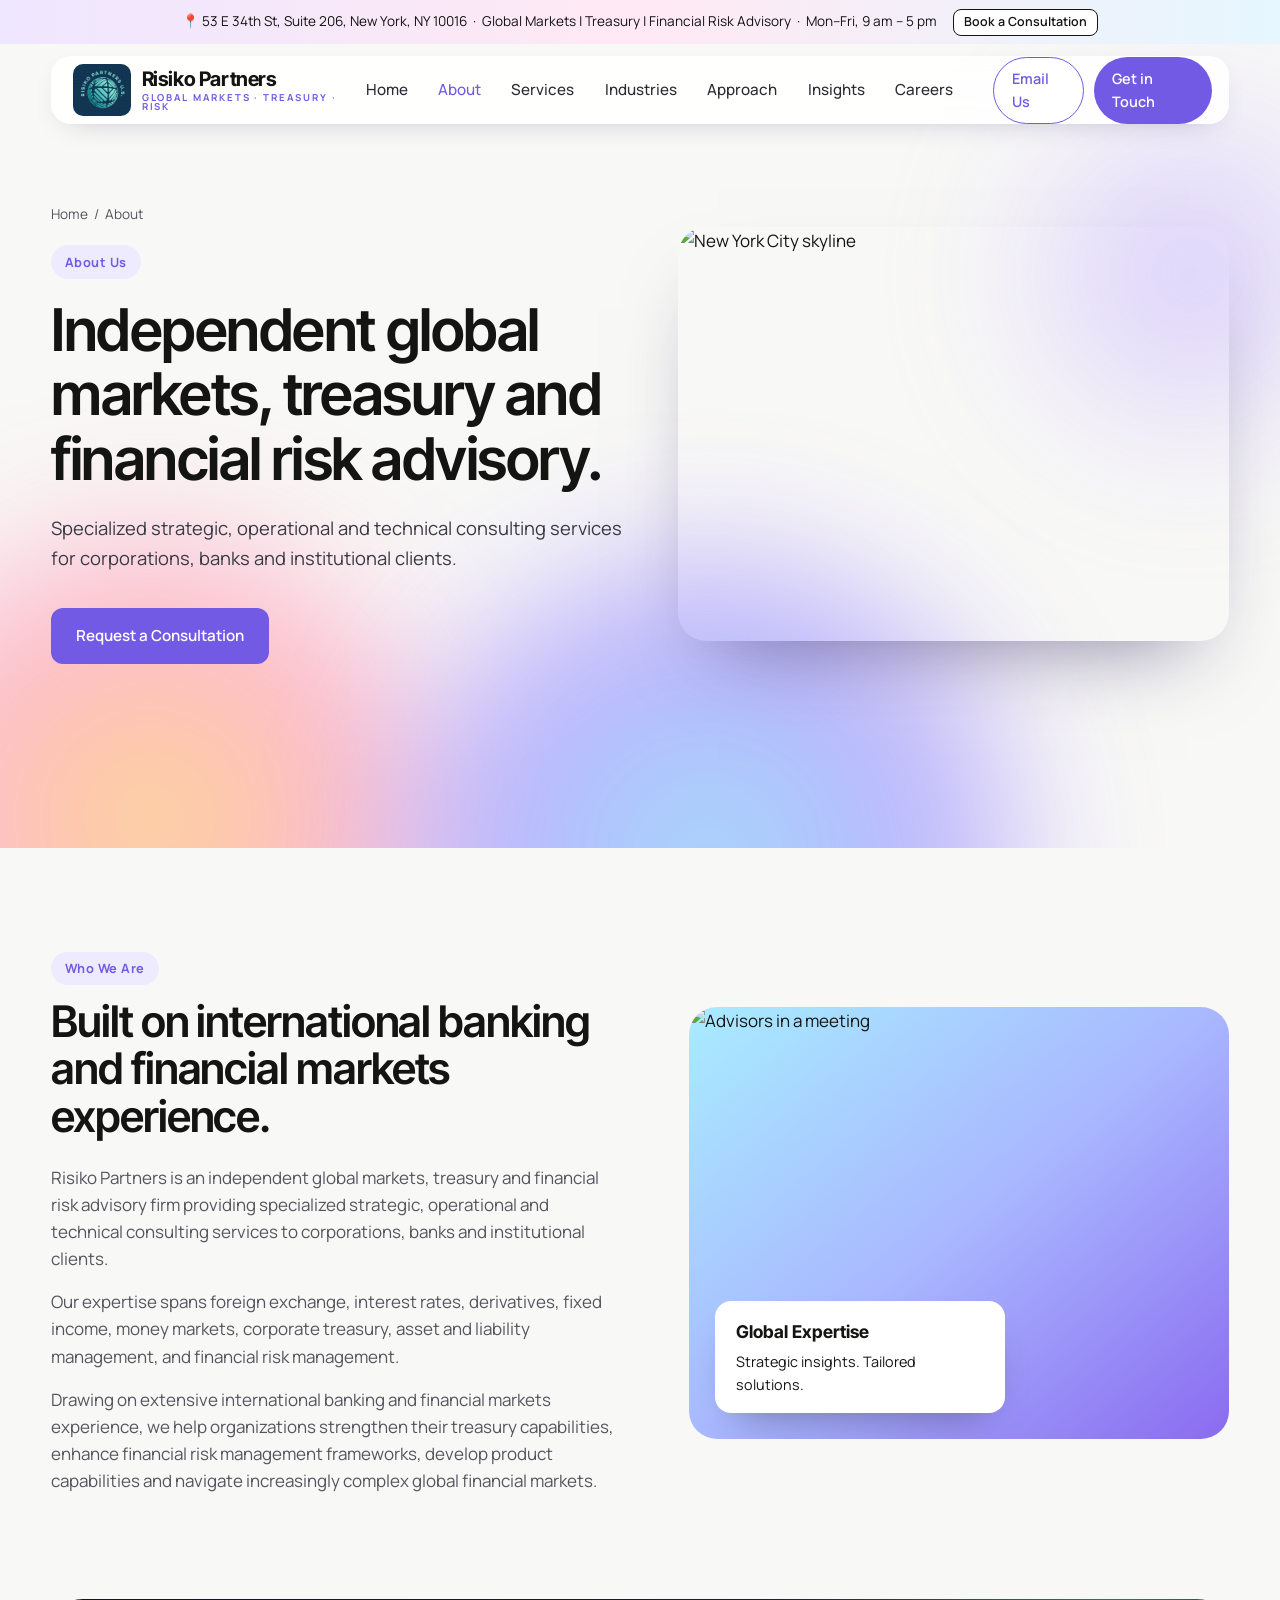
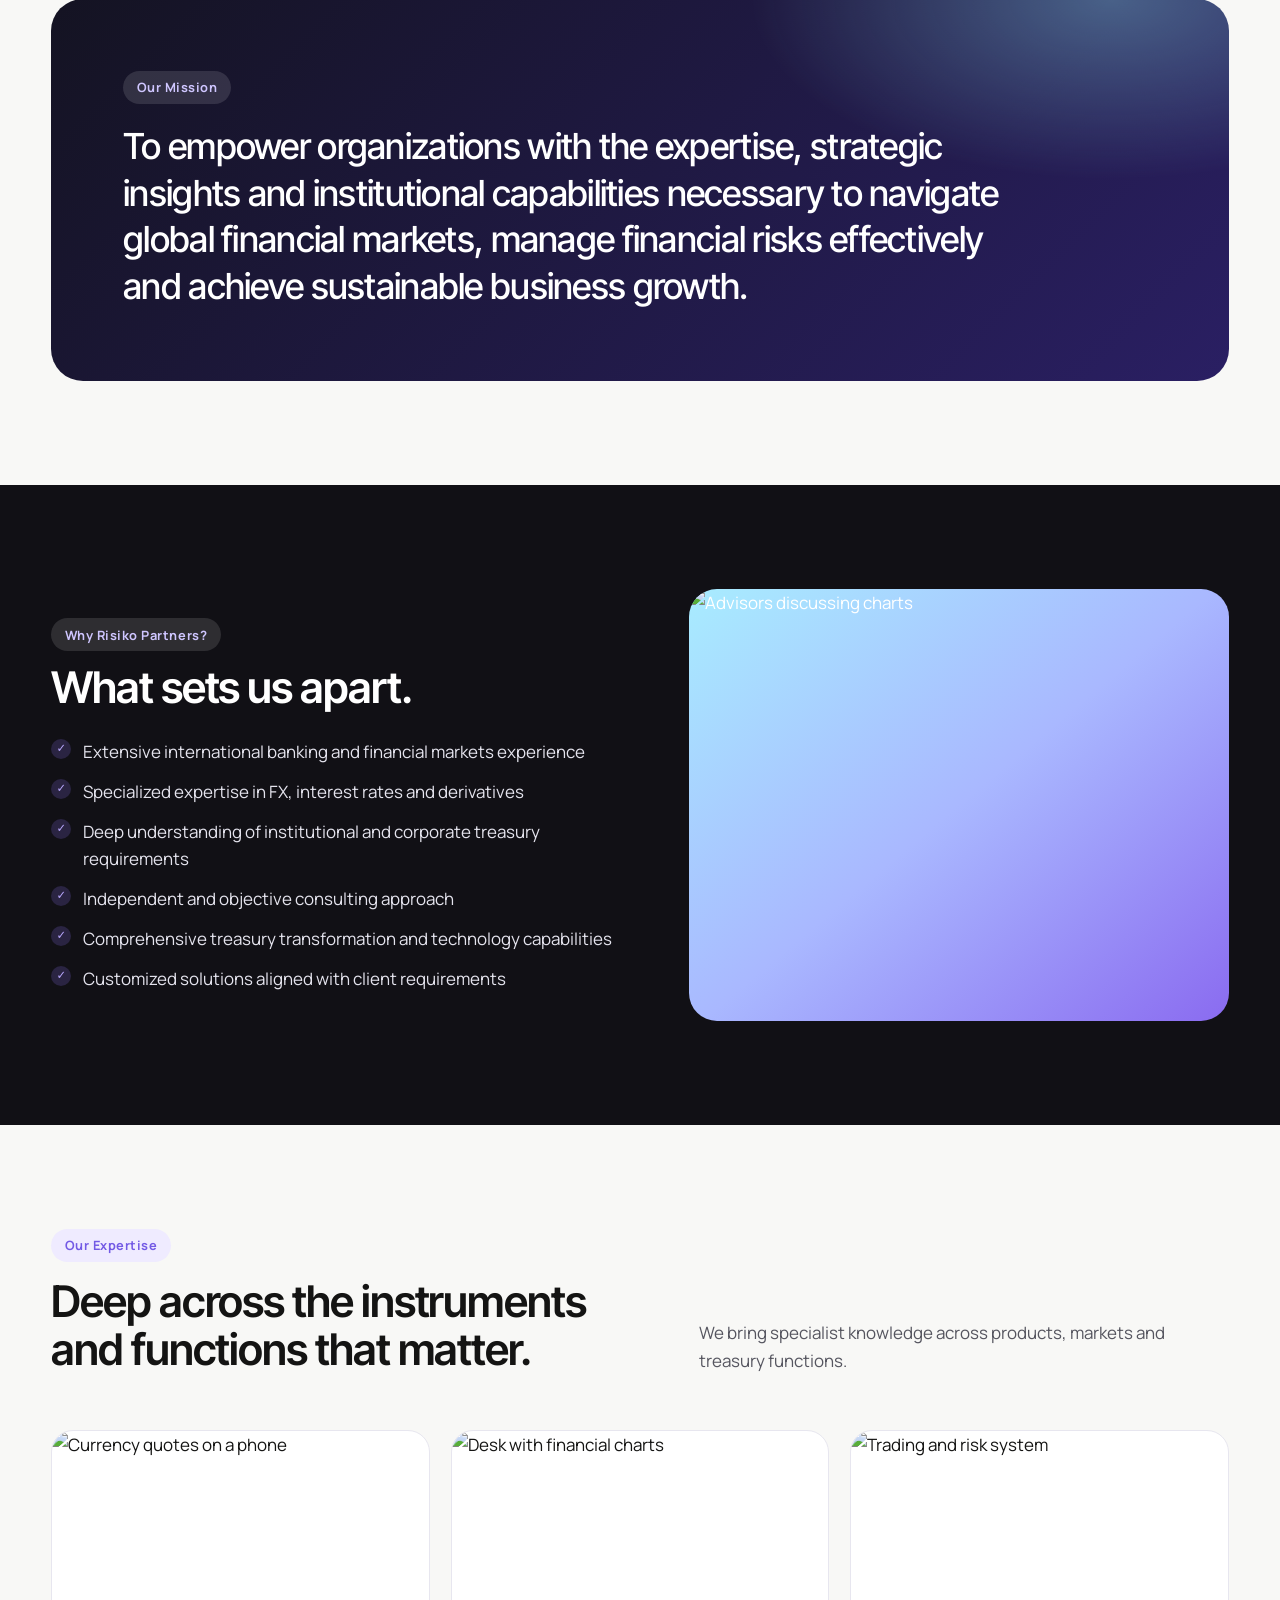
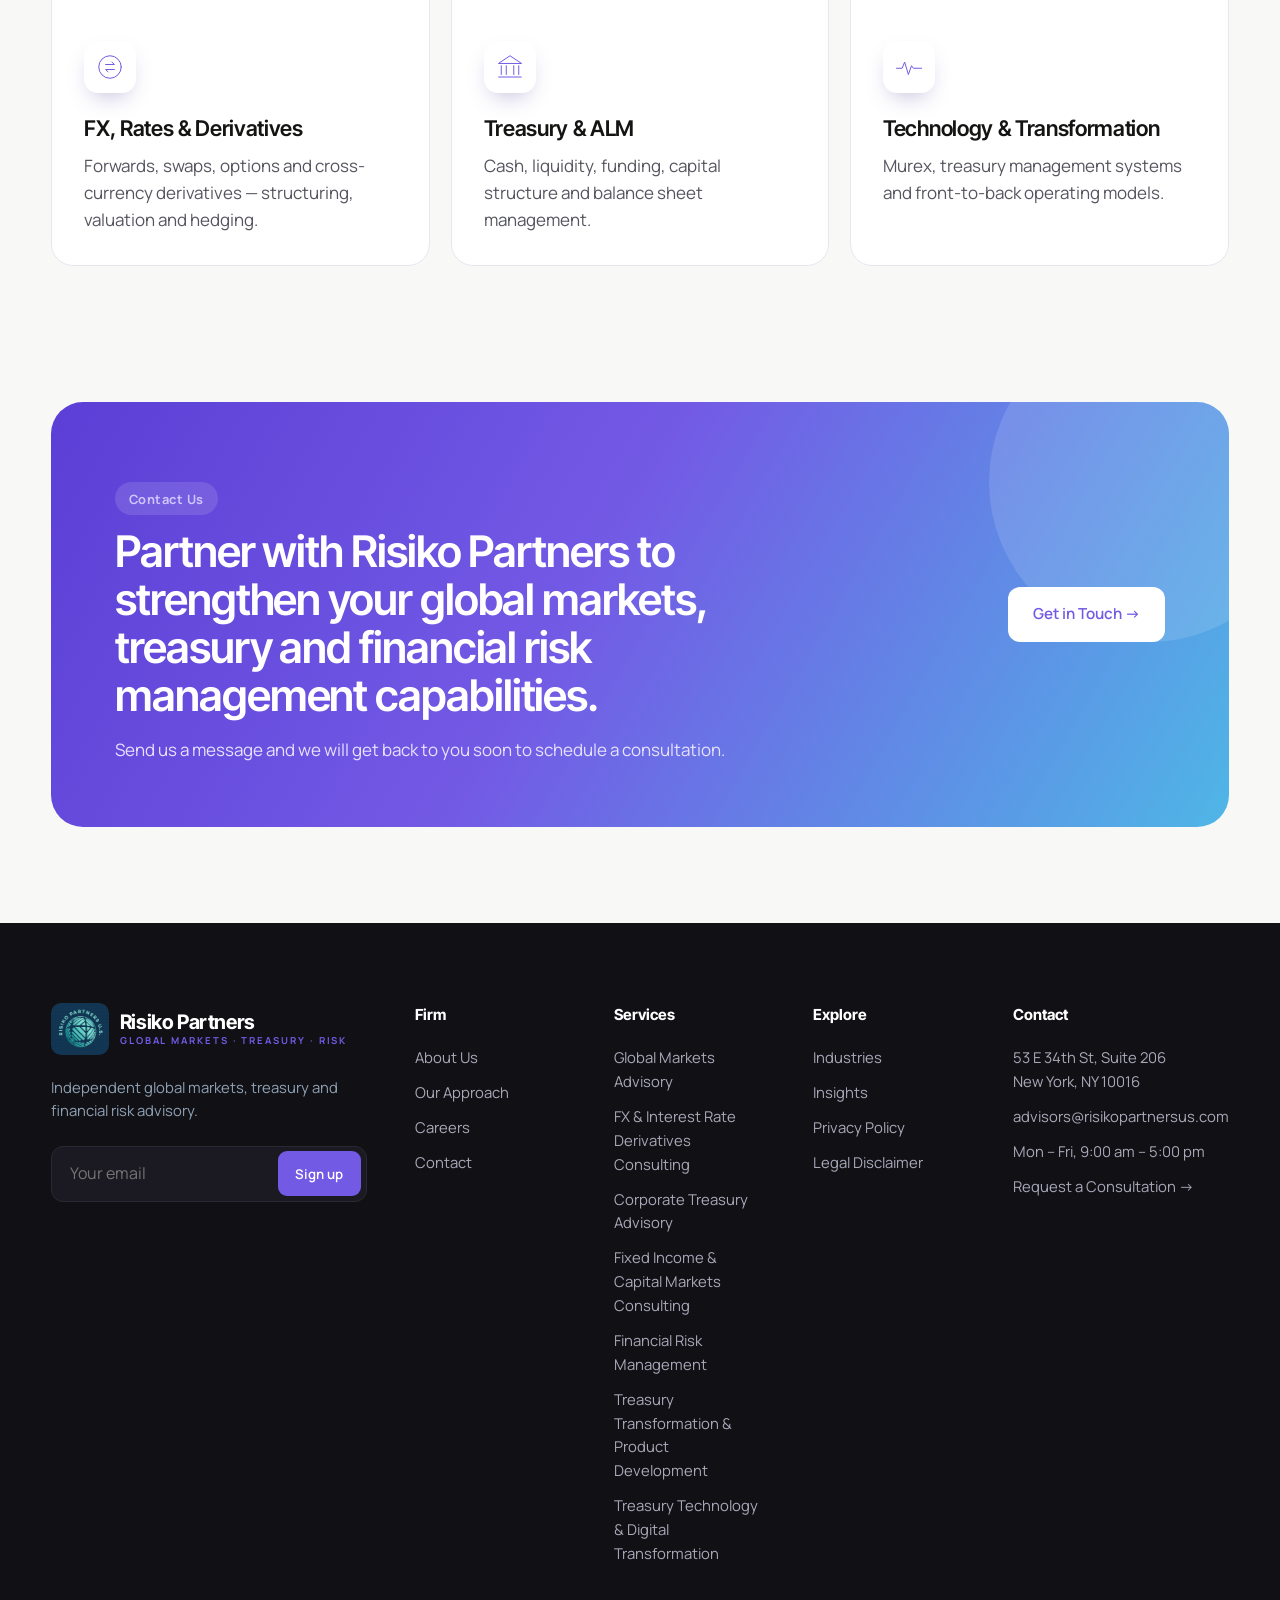
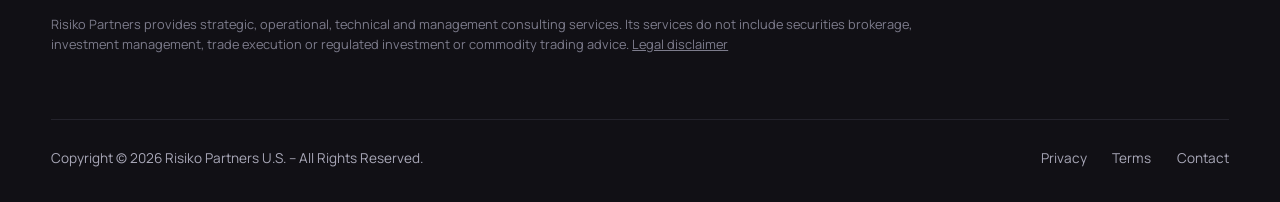
==== commit 66f5040a: "Rebuild content from client copy: global markets, treasury and financial risk advisory Co-Authored-B" ====
--- a/about.html
+++ b/about.html
@@ -1,36 +1,39 @@
 <!DOCTYPE html><html lang="en"><head><meta charset="utf-8"><meta name="viewport" content="width=device-width,initial-scale=1">
-<title>About | Risiko Partners U.S.</title><meta name="description" content="About Risiko Partners U.S., an independent financial risk advisory firm in New York.">
+<title>About Us | Risiko Partners U.S.</title><meta name="description" content="About Risiko Partners, an independent global markets, treasury and financial risk advisory firm.">
 <link rel="icon" href="assets/favicon.png" type="image/png"><link rel="apple-touch-icon" href="assets/apple-touch-icon.png"><meta property="og:image" content="assets/logo.png">
 <link rel="preconnect" href="https://fonts.googleapis.com"><link rel="preconnect" href="https://fonts.gstatic.com" crossorigin><link rel="preconnect" href="https://images.unsplash.com">
 <link href="https://fonts.googleapis.com/css2?family=Inter+Tight:wght@500;600;700&family=Manrope:wght@400;500;600;700&display=swap" rel="stylesheet">
 <link rel="stylesheet" href="assets/style.css"></head><body>
-<div class="topbar"><div class="wrap"><span>📍 53 E 34th St, Suite 206, New York, NY 10016 &nbsp;·&nbsp; Financial Risk Advisory &nbsp;·&nbsp; Mon–Fri, 9 am – 5 pm</span><a class="pill" href="contact.html">Book a Consultation</a></div></div>
-<header class="site"><div class="wrap"><a href="index.html" class="brand"><img class="brand-mark" src="assets/logo-sm.png" alt="Risiko Partners U.S. logo" width="62" height="55"><span class="brand-name">Risiko Partners<small>U.S. · FINANCIAL RISK ADVISORY</small></span></a>
-<nav class="main" id="nav"><a href="index.html" class="">Home</a><a href="about.html" class="active">About</a><a href="services.html" class="">Services</a><a href="industries.html" class="">Who We Serve</a><a href="approach.html" class="">Approach</a><a href="insights.html" class="">Insights</a><a href="careers.html" class="">Careers</a><span class="nav-cta"><a href="mailto:advisors@risikopartnersus.com" class="btn btn-line">Email Us</a><a href="contact.html" class="btn btn-gold">Get in Touch</a></span></nav>
+<div class="topbar"><div class="wrap"><span>📍 53 E 34th St, Suite 206, New York, NY 10016 &nbsp;·&nbsp; Global Markets | Treasury | Financial Risk Advisory &nbsp;·&nbsp; Mon–Fri, 9 am – 5 pm</span><a class="pill" href="contact.html">Book a Consultation</a></div></div>
+<header class="site"><div class="wrap"><a href="index.html" class="brand"><img class="brand-mark" src="assets/logo-sm.png" alt="Risiko Partners U.S. logo" width="62" height="55"><span class="brand-name">Risiko Partners<small>GLOBAL MARKETS · TREASURY · RISK</small></span></a>
+<nav class="main" id="nav"><a href="index.html" class="">Home</a><a href="about.html" class="active">About</a><a href="services.html" class="">Services</a><a href="industries.html" class="">Industries</a><a href="approach.html" class="">Approach</a><a href="insights.html" class="">Insights</a><a href="careers.html" class="">Careers</a><span class="nav-cta"><a href="mailto:advisors@risikopartnersus.com" class="btn btn-line">Email Us</a><a href="contact.html" class="btn btn-gold">Get in Touch</a></span></nav>
 <button class="menu-toggle" aria-label="Menu" onclick="document.getElementById('nav').classList.toggle('open')">&#9776;</button></div></header>
 <main><section class="hero page-hero"><div class="bg"></div><div class="blob"></div><div class="wrap"><div>
-<div class="crumbs"><a href="index.html">Home</a> &nbsp;/&nbsp; About</div><p class="eyebrow">About the Firm</p><h1>Independent financial risk advisory, built on judgement.</h1><p class="lead">Risiko Partners U.S. helps investors, lenders and finance leaders see their financial risks clearly and act on them with confidence.</p>
+<div class="crumbs"><a href="index.html">Home</a> &nbsp;/&nbsp; About</div><p class="eyebrow">About Us</p><h1>Independent global markets, treasury and financial risk advisory.</h1><p class="lead">Specialized strategic, operational and technical consulting services for corporations, banks and institutional clients.</p>
 <div class="cta"><a href="contact.html" class="btn btn-gold">Request a Consultation</a></div></div>
 <div class="hero-photo"><img class="" src="https://images.unsplash.com/photo-1518235506717-e1ed3306a89b?auto=format&fit=crop&w=1100&q=75" alt="New York City skyline" loading="lazy"></div></div></section>
-<section><div class="wrap split"><div class="reveal"><p class="eyebrow">Who We Are</p><h2 style="margin:.8rem 0 1.4rem">Financial risk specialists focused on what could go wrong — and what to do about it.</h2>
-<p>Risiko Partners U.S. is a financial risk advisory firm based in Manhattan. We work with fund managers, lenders, corporate treasury teams and boards to identify, measure and manage market, credit, liquidity, interest rate and currency risk.</p><p style="margin-top:1rem">Our role is simple: give you an honest, independent view of your financial exposures, and help you build the limits, hedges, models and reporting to manage them.</p></div>
-<div class="visual photo reveal"><img class="" src="https://images.unsplash.com/photo-1517048676732-d65bc937f952?auto=format&fit=crop&w=1100&q=75" alt="Financial risk advisors in a meeting" loading="lazy"><div class="tag"><b>Our Purpose</b>Turning financial uncertainty into informed decisions.</div></div></div></section>
-<section class="dark"><div class="wrap"><div class="head reveal"><div><p class="eyebrow light">Our Values</p><h2>The principles behind every engagement.</h2></div><p>These principles guide how we advise, how we work together and how we serve our clients.</p></div>
-<div class="ribbon reveal"><div><b>Independence</b><p>Objective advice, free of conflicts and product sales.</p></div><div><b>Integrity</b><p>We say what the numbers show — even when it's uncomfortable.</p></div><div><b>Rigor</b><p>Quantitative analysis behind every recommendation.</p></div><div><b>Partnership</b><p>We succeed when our clients make better financial decisions.</p></div></div></div></section>
-<section><div class="wrap"><div class="head reveal"><div><p class="eyebrow">How We Work</p><h2>Senior attention. Practical outcomes.</h2></div><p>Every engagement is led by experienced financial risk advisors and shaped around your objectives, timelines and the way your team operates.</p></div>
+<section><div class="wrap split"><div class="reveal"><p class="eyebrow">Who We Are</p><h2 style="margin:.8rem 0 1.4rem">Built on international banking and financial markets experience.</h2>
+<p>Risiko Partners is an independent global markets, treasury and financial risk advisory firm providing specialized strategic, operational and technical consulting services to corporations, banks and institutional clients.</p>
+<p style="margin-top:1rem">Our expertise spans foreign exchange, interest rates, derivatives, fixed income, money markets, corporate treasury, asset and liability management, and financial risk management.</p>
+<p style="margin-top:1rem">Drawing on extensive international banking and financial markets experience, we help organizations strengthen their treasury capabilities, enhance financial risk management frameworks, develop product capabilities and navigate increasingly complex global financial markets.</p></div>
+<div class="visual photo reveal"><img class="" src="https://images.unsplash.com/photo-1517048676732-d65bc937f952?auto=format&fit=crop&w=1100&q=75" alt="Advisors in a meeting" loading="lazy"><div class="tag"><b>Global Expertise</b>Strategic insights. Tailored solutions.</div></div></div></section>
+<section class="mission" style="padding-top:0"><div class="wrap"><div class="mission-box reveal"><p class="eyebrow light">Our Mission</p><p class="quote" style="max-width:40ch;margin-top:1.2rem">To empower organizations with the expertise, strategic insights and institutional capabilities necessary to navigate global financial markets, manage financial risks effectively and achieve sustainable business growth.</p></div></div></section>
+<section class="dark"><div class="wrap split"><div class="reveal"><p class="eyebrow light">Why Risiko Partners?</p><h2 style="margin:.8rem 0 1.4rem">What sets us apart.</h2><ul class="check"><li>Extensive international banking and financial markets experience</li><li>Specialized expertise in FX, interest rates and derivatives</li><li>Deep understanding of institutional and corporate treasury requirements</li><li>Independent and objective consulting approach</li><li>Comprehensive treasury transformation and technology capabilities</li><li>Customized solutions aligned with client requirements</li></ul></div>
+<div class="visual photo reveal"><img class="" src="https://images.unsplash.com/photo-1758519289074-9de36003622b?auto=format&fit=crop&w=1100&q=75" alt="Advisors discussing charts" loading="lazy"></div></div></section>
+<section><div class="wrap"><div class="head reveal"><div><p class="eyebrow">Our Expertise</p><h2>Deep across the instruments and functions that matter.</h2></div><p>We bring specialist knowledge across products, markets and treasury functions.</p></div>
 <div class="cards">
-<div class="card pcard reveal"><div class="pimg"><img class="" src="https://images.unsplash.com/photo-1758519289074-9de36003622b?auto=format&fit=crop&w=700&q=75" alt="Advisors discussing charts" loading="lazy"></div><div class="pbody"><svg class="ico" viewBox="0 0 48 48" fill="none" stroke="currentColor" stroke-width="1.6" stroke-linecap="round" stroke-linejoin="round"><circle cx="17" cy="16" r="6"/><circle cx="33" cy="18" r="5"/><path d="M6 40c0-7 5-12 11-12s11 5 11 12M28 40c0-5 2-9 6-10 5 0 8 4 8 10"/></svg><h3>Senior-led teams</h3><p>Experienced advisors are directly involved from the first conversation to the final recommendation.</p></div></div>
-<div class="card pcard reveal"><div class="pimg"><img class="" src="https://images.unsplash.com/photo-1707157284454-553ef0a4ed0d?auto=format&fit=crop&w=700&q=75" alt="Desk with financial charts" loading="lazy"></div><div class="pbody"><svg class="ico" viewBox="0 0 48 48" fill="none" stroke="currentColor" stroke-width="1.6" stroke-linecap="round" stroke-linejoin="round"><rect x="10" y="20" width="28" height="22"/><path d="M16 20v-6a8 8 0 0 1 16 0v6M24 29v5"/></svg><h3>Confidential by design</h3><p>We treat positions, portfolios and financial data with the discretion they demand.</p></div></div>
-<div class="card pcard reveal"><div class="pimg"><img class="" src="https://images.unsplash.com/photo-1618044733300-9472054094ee?auto=format&fit=crop&w=700&q=75" alt="Financial newspaper" loading="lazy"></div><div class="pbody"><svg class="ico" viewBox="0 0 48 48" fill="none" stroke="currentColor" stroke-width="1.6" stroke-linecap="round" stroke-linejoin="round"><path d="M12 4h17l9 9v31H12z"/><path d="M29 4v9h9M18 24h14M18 31h14M18 38h9"/></svg><h3>Built to implement</h3><p>Our deliverables are clear, prioritized and ready for your risk committee.</p></div></div>
-</div></div></section><section class="cta-band"><div class="wrap"><div><p class="eyebrow light">Request a Consultation</p><h2 style="margin-top:.8rem">Tell us about your financial goals. We'll help you see the risks clearly.</h2><p>Send us a message and we will get back to you soon to schedule a consultation.</p></div>
+<div class="card pcard reveal"><div class="pimg"><img class="" src="https://images.unsplash.com/photo-1612178991541-b48cc8e92a4d?auto=format&fit=crop&w=700&q=75" alt="Currency quotes on a phone" loading="lazy"></div><div class="pbody"><svg class="ico" viewBox="0 0 48 48" fill="none" stroke="currentColor" stroke-width="1.6" stroke-linecap="round" stroke-linejoin="round"><circle cx="24" cy="24" r="18"/><path d="M17 20h14l-4-4M31 28H17l4 4"/></svg><h3>FX, Rates &amp; Derivatives</h3><p>Forwards, swaps, options and cross-currency derivatives — structuring, valuation and hedging.</p></div></div>
+<div class="card pcard reveal"><div class="pimg"><img class="" src="https://images.unsplash.com/photo-1707157284454-553ef0a4ed0d?auto=format&fit=crop&w=700&q=75" alt="Desk with financial charts" loading="lazy"></div><div class="pbody"><svg class="ico" viewBox="0 0 48 48" fill="none" stroke="currentColor" stroke-width="1.6" stroke-linecap="round" stroke-linejoin="round"><path d="M6 18 24 6l18 12z"/><path d="M10 22v14M18 22v14M30 22v14M38 22v14M6 40h36"/></svg><h3>Treasury &amp; ALM</h3><p>Cash, liquidity, funding, capital structure and balance sheet management.</p></div></div>
+<div class="card pcard reveal"><div class="pimg"><img class="" src="https://images.unsplash.com/photo-1526628953301-3e589a6a8b74?auto=format&fit=crop&w=700&q=75" alt="Trading and risk system" loading="lazy"></div><div class="pbody"><svg class="ico" viewBox="0 0 48 48" fill="none" stroke="currentColor" stroke-width="1.6" stroke-linecap="round" stroke-linejoin="round"><path d="M4 26h9l4-10 6 20 5-14 3 4h13"/></svg><h3>Technology &amp; Transformation</h3><p>Murex, treasury management systems and front-to-back operating models.</p></div></div>
+</div></div></section><section class="cta-band"><div class="wrap"><div><p class="eyebrow light">Contact Us</p><h2 style="margin-top:.8rem">Partner with Risiko Partners to strengthen your global markets, treasury and financial risk management capabilities.</h2><p>Send us a message and we will get back to you soon to schedule a consultation.</p></div>
 <a href="contact.html" class="btn btn-gold">Get in Touch →</a></div></section></main>
 <footer class="site"><div class="wrap"><div class="fgrid">
-<div><a href="index.html" class="brand"><img class="brand-mark" src="assets/logo-sm.png" alt="Risiko Partners U.S. logo" width="62" height="55"><span class="brand-name">Risiko Partners<small>U.S. · FINANCIAL RISK ADVISORY</small></span></a>
-<p style="color:#8fa1b4;max-width:34ch">Independent financial risk advisory — market, credit, liquidity, rates and FX.</p>
+<div><a href="index.html" class="brand"><img class="brand-mark" src="assets/logo-sm.png" alt="Risiko Partners U.S. logo" width="62" height="55"><span class="brand-name">Risiko Partners<small>GLOBAL MARKETS · TREASURY · RISK</small></span></a>
+<p style="color:#8fa1b4;max-width:34ch">Independent global markets, treasury and financial risk advisory.</p>
 <form class="sub" data-subject="Newsletter sign-up"><input type="email" name="email" placeholder="Your email" required aria-label="Email"><button>Sign up</button></form></div>
 <div><h4>Firm</h4><ul><li><a href="about.html">About Us</a></li><li><a href="approach.html">Our Approach</a></li><li><a href="careers.html">Careers</a></li><li><a href="contact.html">Contact</a></li></ul></div>
-<div><h4>Services</h4><ul><li><a href="services.html#market">Market Risk</a></li><li><a href="services.html#credit">Credit & Counterparty Risk</a></li><li><a href="services.html#liquidity">Liquidity & Funding Risk</a></li><li><a href="services.html#rates-fx">Interest Rate & FX Risk</a></li><li><a href="services.html#stress">Stress Testing & Scenarios</a></li><li><a href="services.html#governance">Financial Risk Governance</a></li></ul></div>
-<div><h4>Explore</h4><ul><li><a href="industries.html">Who We Serve</a></li><li><a href="insights.html">Insights</a></li><li><a href="privacy.html">Privacy Policy</a></li><li><a href="terms.html">Terms of Use</a></li></ul></div>
+<div><h4>Services</h4><ul><li><a href="services.html#global-markets">Global Markets Advisory</a></li><li><a href="services.html#derivatives">FX & Interest Rate Derivatives Consulting</a></li><li><a href="services.html#treasury">Corporate Treasury Advisory</a></li><li><a href="services.html#fixed-income">Fixed Income & Capital Markets Consulting</a></li><li><a href="services.html#risk">Financial Risk Management</a></li><li><a href="services.html#transformation">Treasury Transformation & Product Development</a></li><li><a href="services.html#technology">Treasury Technology & Digital Transformation</a></li></ul></div>
+<div><h4>Explore</h4><ul><li><a href="industries.html">Industries</a></li><li><a href="insights.html">Insights</a></li><li><a href="privacy.html">Privacy Policy</a></li><li><a href="terms.html">Legal Disclaimer</a></li></ul></div>
 <div><h4>Contact</h4><ul><li>53 E 34th St, Suite 206<br>New York, NY 10016</li><li><a href="mailto:advisors@risikopartnersus.com">advisors@risikopartnersus.com</a></li><li>Mon – Fri, 9:00 am – 5:00 pm</li><li><a href="contact.html">Request a Consultation →</a></li></ul></div>
-</div><div class="legal"><span>Copyright © 2026 Risiko Partners U.S. – All Rights Reserved.</span><div><a href="privacy.html">Privacy</a><a href="terms.html">Terms</a><a href="contact.html">Contact</a></div></div></div></footer>
+</div><p class="disclaimer">Risiko Partners provides strategic, operational, technical and management consulting services. Its services do not include securities brokerage, investment management, trade execution or regulated investment or commodity trading advice. <a href="terms.html">Legal disclaimer</a></p><div class="legal"><span>Copyright © 2026 Risiko Partners U.S. – All Rights Reserved.</span><div><a href="privacy.html">Privacy</a><a href="terms.html">Terms</a><a href="contact.html">Contact</a></div></div></div></footer>
 <script>const io=new IntersectionObserver(e=>e.forEach(x=>{if(x.isIntersecting){x.target.classList.add('in');io.unobserve(x.target)}}),{threshold:.12});document.querySelectorAll('.reveal').forEach(el=>io.observe(el));</script><script src="assets/forms.js"></script></body></html>
--- a/assets/style.css
+++ b/assets/style.css
@@ -238,3 +238,23 @@
 .srow .n{display:inline-grid;place-items:center;width:48px;height:48px;border-radius:14px;background:var(--p-soft);color:var(--p);font-weight:700;font-family:var(--head)}
 @media (max-width:1050px){.page-hero .wrap{grid-template-columns:1fr !important}.srow{grid-template-columns:1fr !important}.srow:nth-child(even) .simg{order:0}.mock-photo{left:20px;right:0}}
 @media (max-width:640px){.mock-photo{left:0;right:0;top:60px;bottom:60px}.mock .mc-3{display:none}.mock .mc-2{top:0;right:0}}
+
+/* ---- v3 ---- */
+.cards-4{grid-template-columns:repeat(4,1fr)}
+.cards-4 .pcard .pbody{padding:1.6rem}
+.cards-4 h3{font-size:1.15rem}
+.cta-card{background:linear-gradient(140deg,#5b3fd6,#735ae5 50%,#4fb6e6);color:#fff;border:0}
+.cta-card h3{color:#fff;margin:1rem 0 .7rem}.cta-card p{color:#ece8ff}
+.chips{display:flex;flex-wrap:wrap;gap:.5rem;margin-top:1.6rem}
+.chips span{background:#fff;border:1px solid var(--line);border-radius:999px;padding:.4rem .9rem;font-size:.85rem;font-weight:600;color:#2b2b33}
+.mission{padding-top:0}
+.mission-box{border-radius:32px;padding:4.5rem;background:radial-gradient(600px 300px at 90% 0%,rgba(143,227,245,.35),transparent 60%),linear-gradient(135deg,#141322,#2a1f63);color:#fff}
+.svc-nav{display:flex;flex-wrap:wrap;gap:.6rem;margin-bottom:3rem}
+.svc-nav a{background:#fff;border:1px solid var(--line);border-radius:999px;padding:.55rem 1.1rem;font-weight:600;font-size:.9rem}
+.svc-nav a:hover{border-color:var(--p);color:var(--p)}
+.disclaimer{margin-top:3rem;font-size:.8rem;color:#7d7c8c;max-width:110ch;line-height:1.6}
+.disclaimer a{text-decoration:underline}
+.hero h1{font-size:clamp(2.4rem,4.6vw,4rem)}
+@media (max-width:1200px){.cards-4{grid-template-columns:repeat(3,1fr)}}
+@media (max-width:1050px){.cards-4{grid-template-columns:1fr 1fr}}
+@media (max-width:640px){.cards-4{grid-template-columns:1fr}.mission-box{padding:2.4rem}}
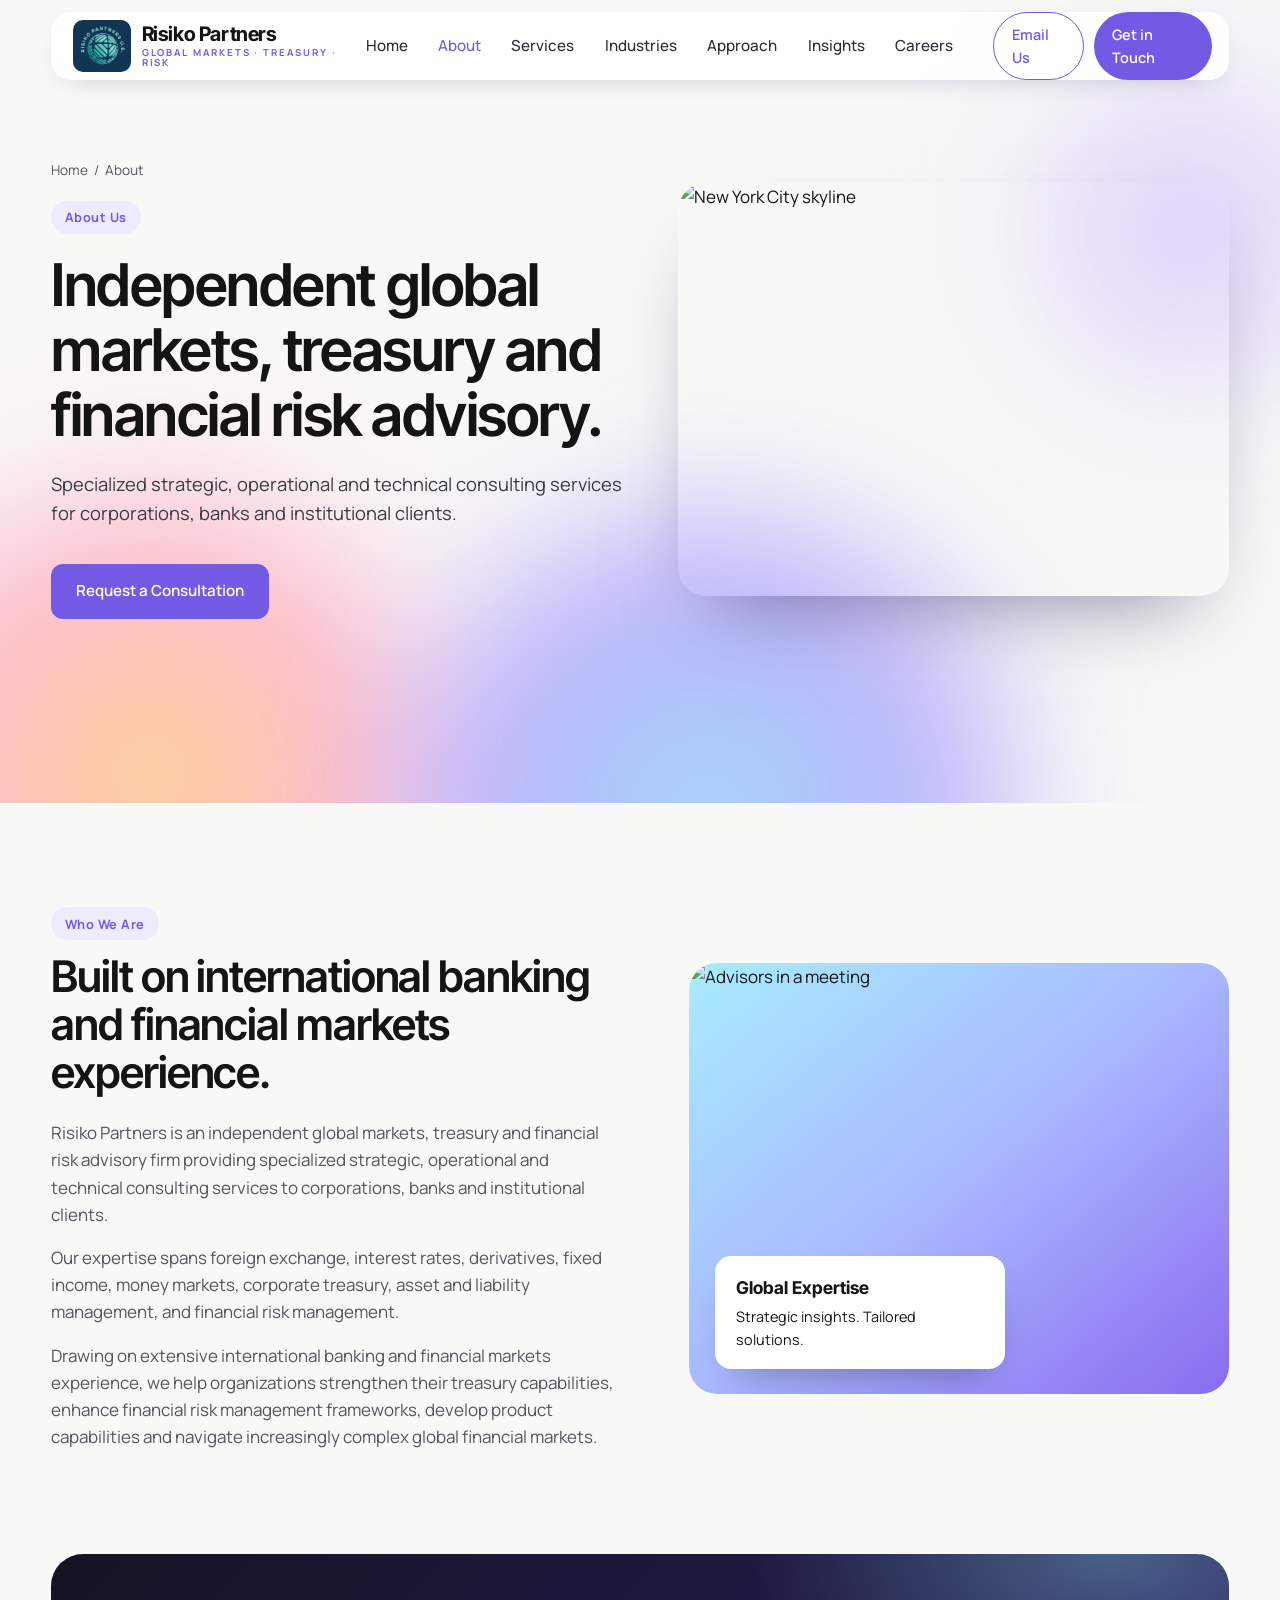
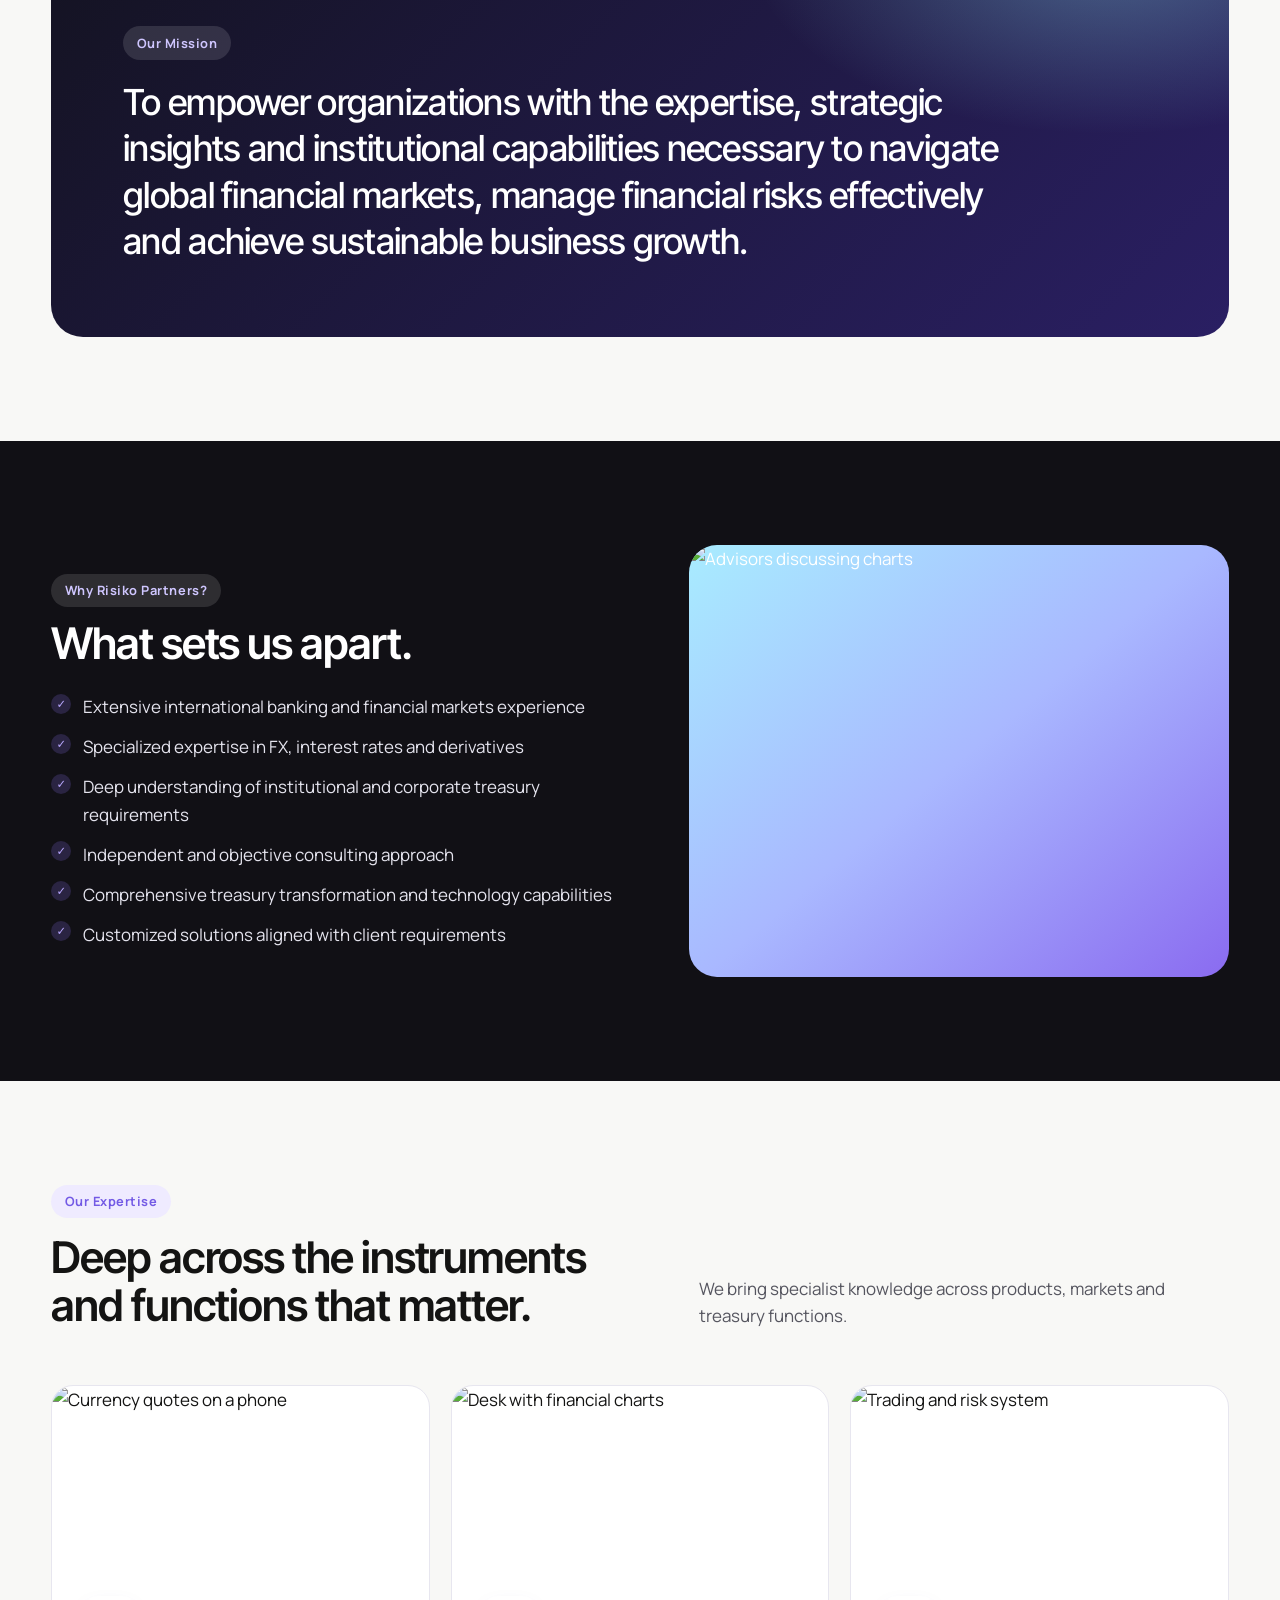
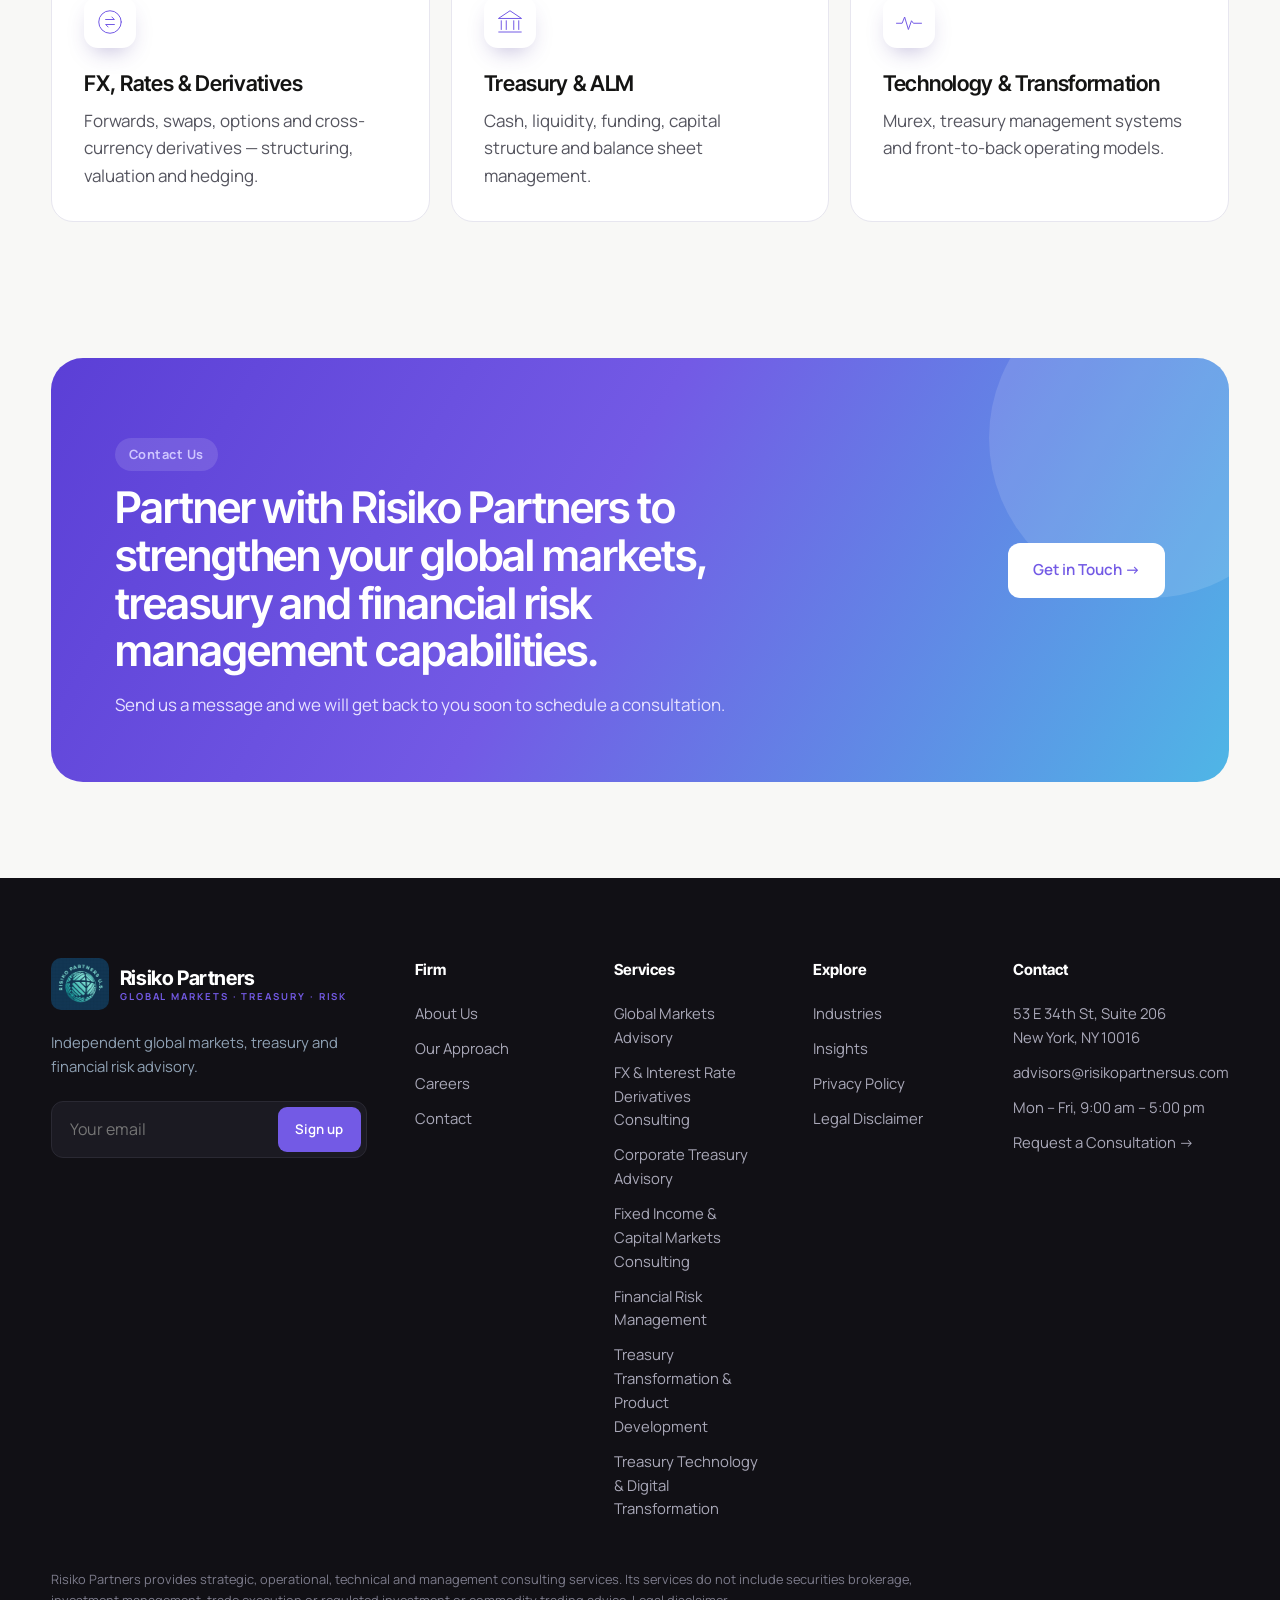
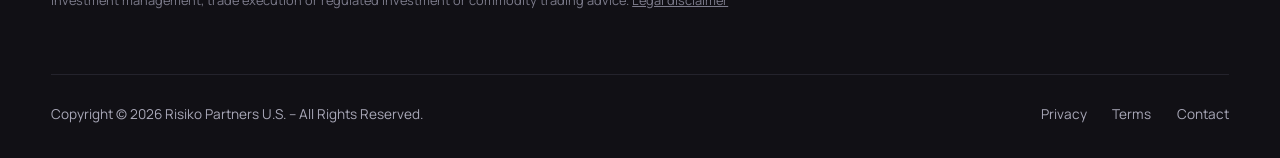
==== commit 51b0b9a6: "Remove top announcement bar Co-Authored-By: Claude Opus 5.5 <noreply@anthropic.com> Claude-Session: " ====
--- a/about.html
+++ b/about.html
@@ -4,7 +4,6 @@
 <link rel="preconnect" href="https://fonts.googleapis.com"><link rel="preconnect" href="https://fonts.gstatic.com" crossorigin><link rel="preconnect" href="https://images.unsplash.com">
 <link href="https://fonts.googleapis.com/css2?family=Inter+Tight:wght@500;600;700&family=Manrope:wght@400;500;600;700&display=swap" rel="stylesheet">
 <link rel="stylesheet" href="assets/style.css"></head><body>
-<div class="topbar"><div class="wrap"><span>📍 53 E 34th St, Suite 206, New York, NY 10016 &nbsp;·&nbsp; Global Markets | Treasury | Financial Risk Advisory &nbsp;·&nbsp; Mon–Fri, 9 am – 5 pm</span><a class="pill" href="contact.html">Book a Consultation</a></div></div>
 <header class="site"><div class="wrap"><a href="index.html" class="brand"><img class="brand-mark" src="assets/logo-sm.png" alt="Risiko Partners U.S. logo" width="62" height="55"><span class="brand-name">Risiko Partners<small>GLOBAL MARKETS · TREASURY · RISK</small></span></a>
 <nav class="main" id="nav"><a href="index.html" class="">Home</a><a href="about.html" class="active">About</a><a href="services.html" class="">Services</a><a href="industries.html" class="">Industries</a><a href="approach.html" class="">Approach</a><a href="insights.html" class="">Insights</a><a href="careers.html" class="">Careers</a><span class="nav-cta"><a href="mailto:advisors@risikopartnersus.com" class="btn btn-line">Email Us</a><a href="contact.html" class="btn btn-gold">Get in Touch</a></span></nav>
 <button class="menu-toggle" aria-label="Menu" onclick="document.getElementById('nav').classList.toggle('open')">&#9776;</button></div></header>
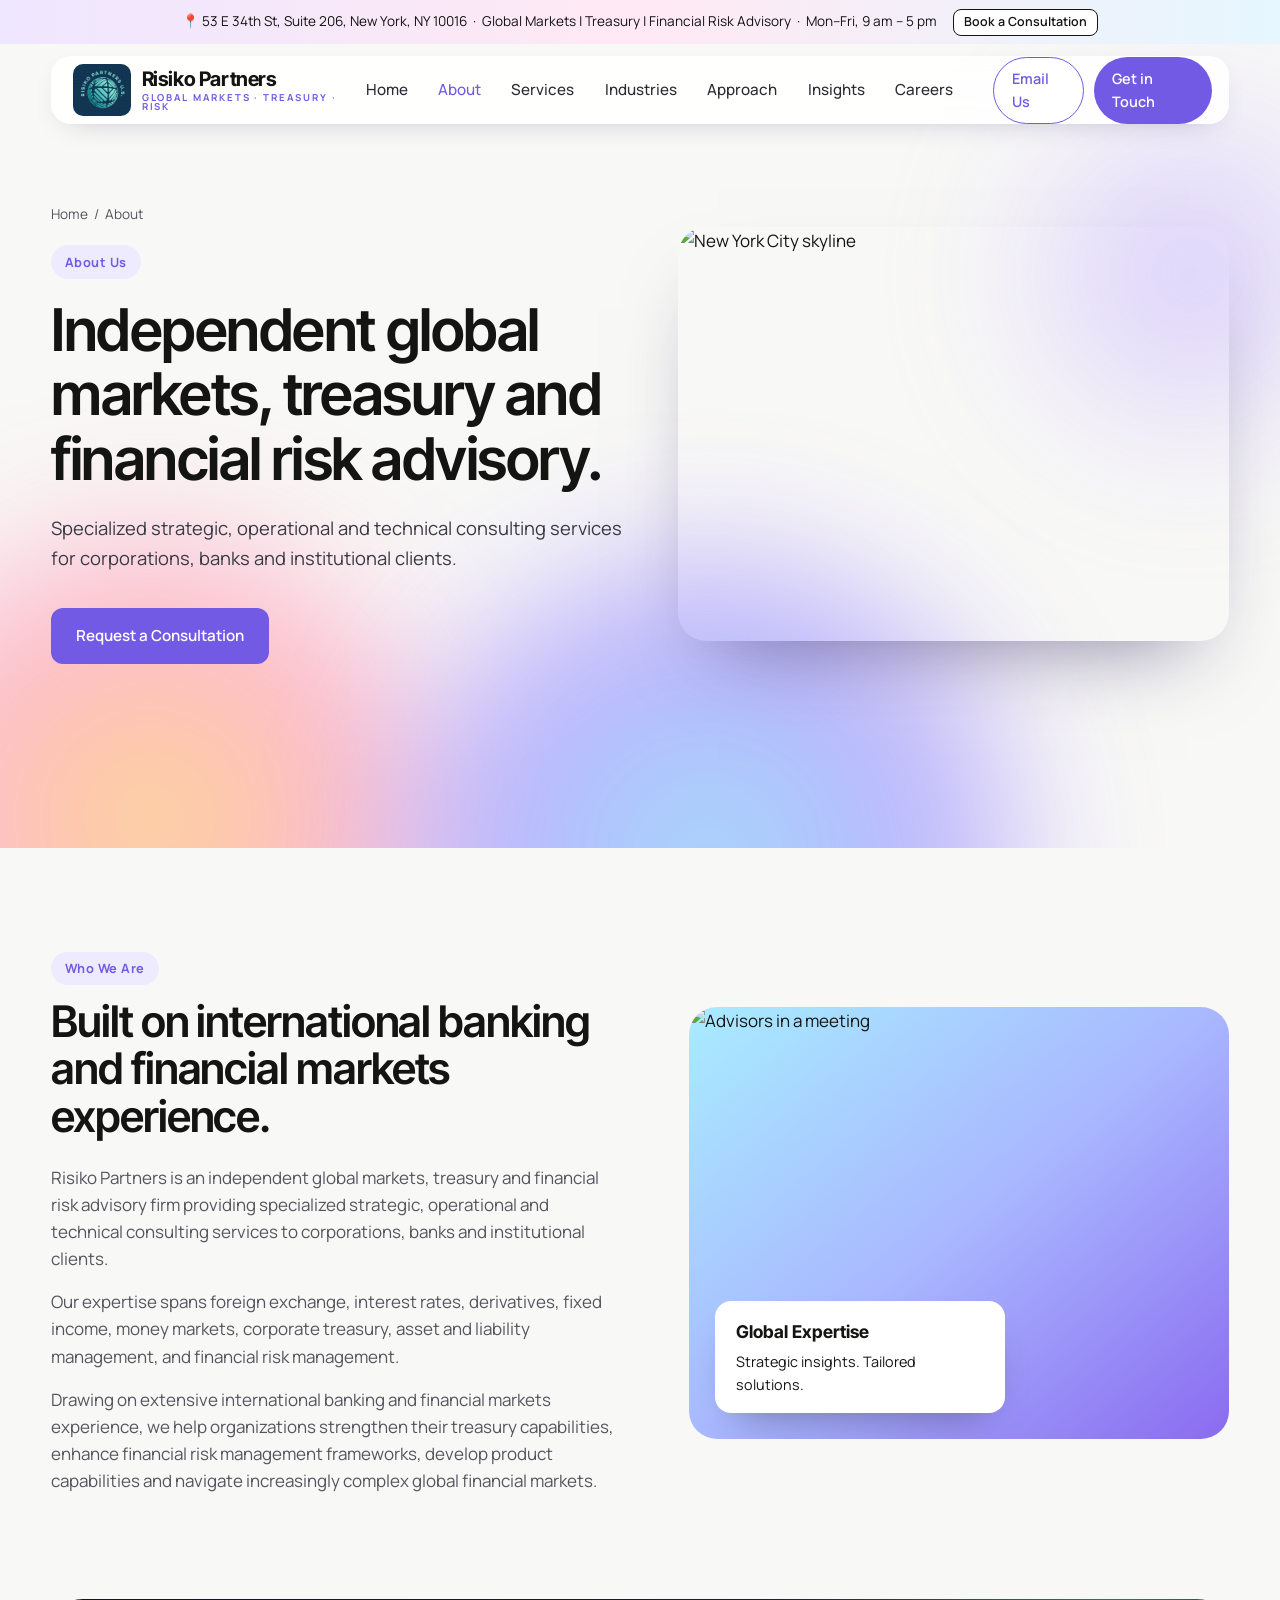
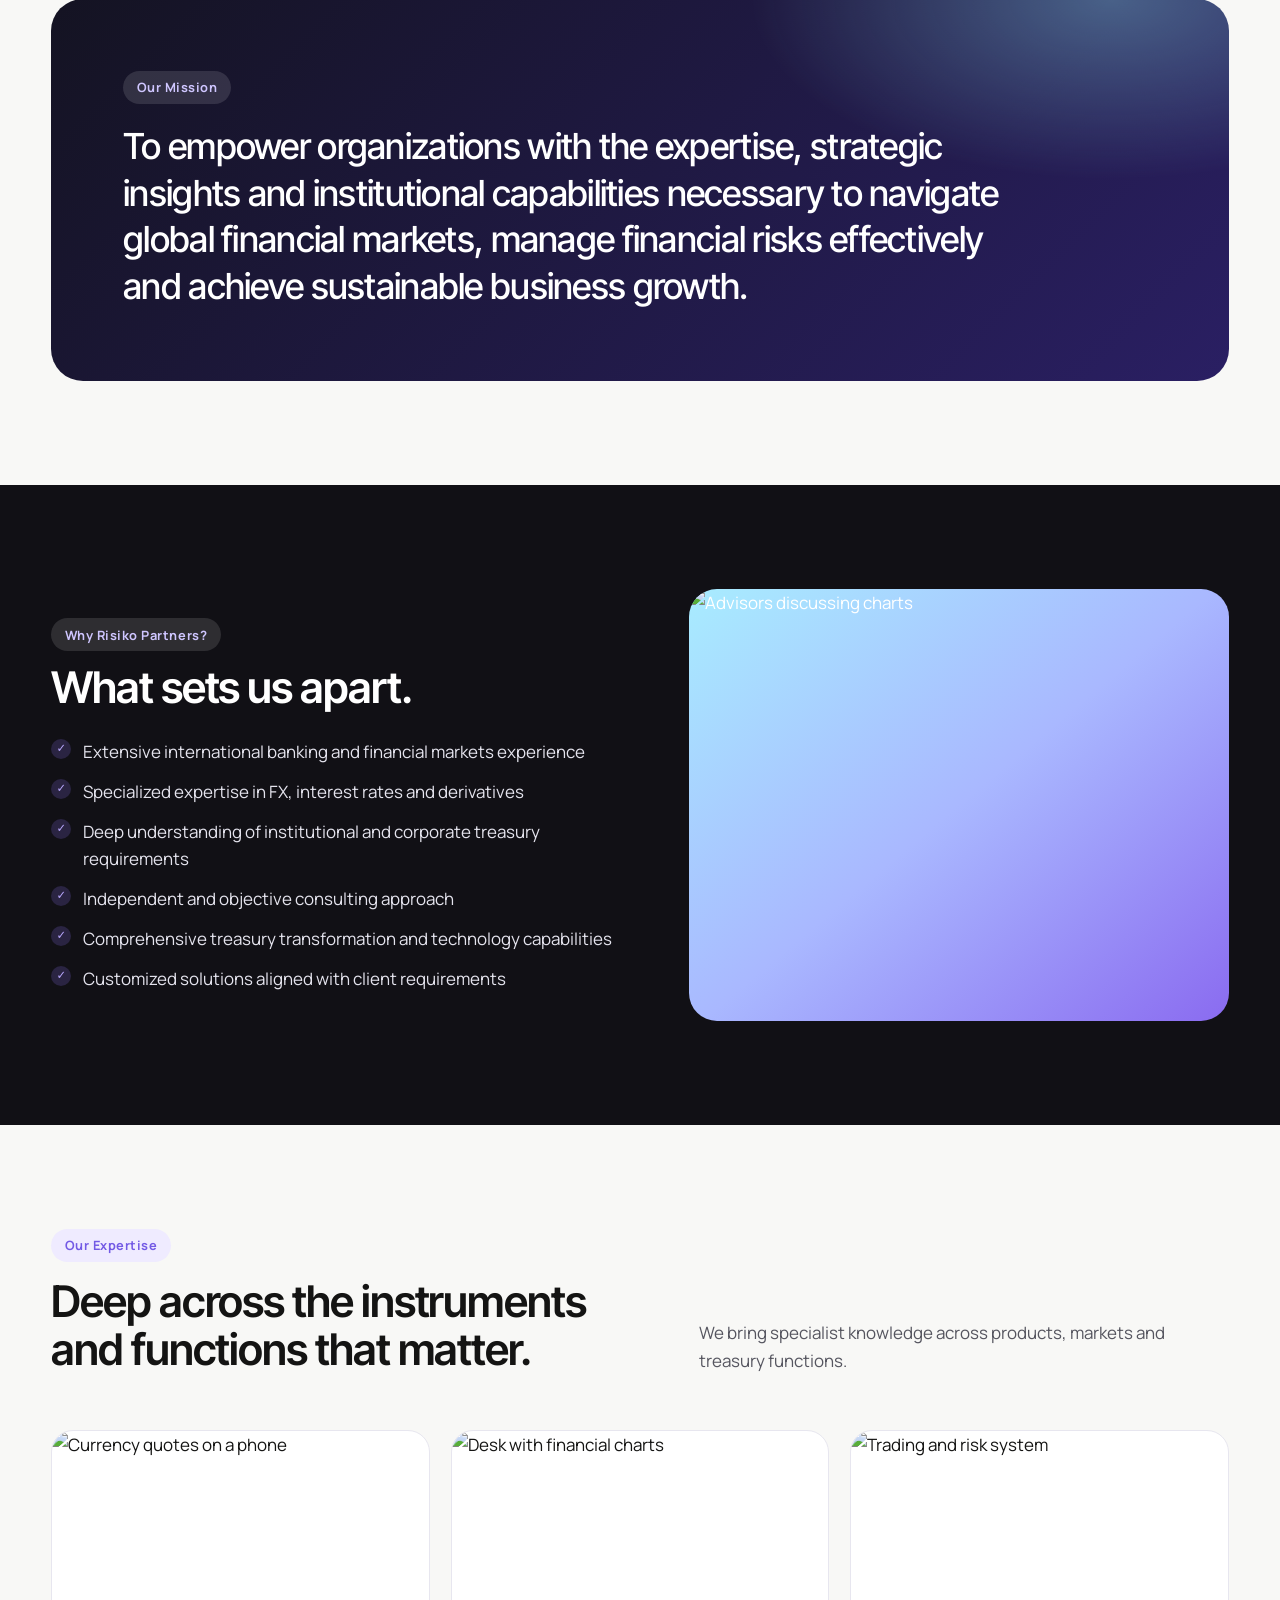
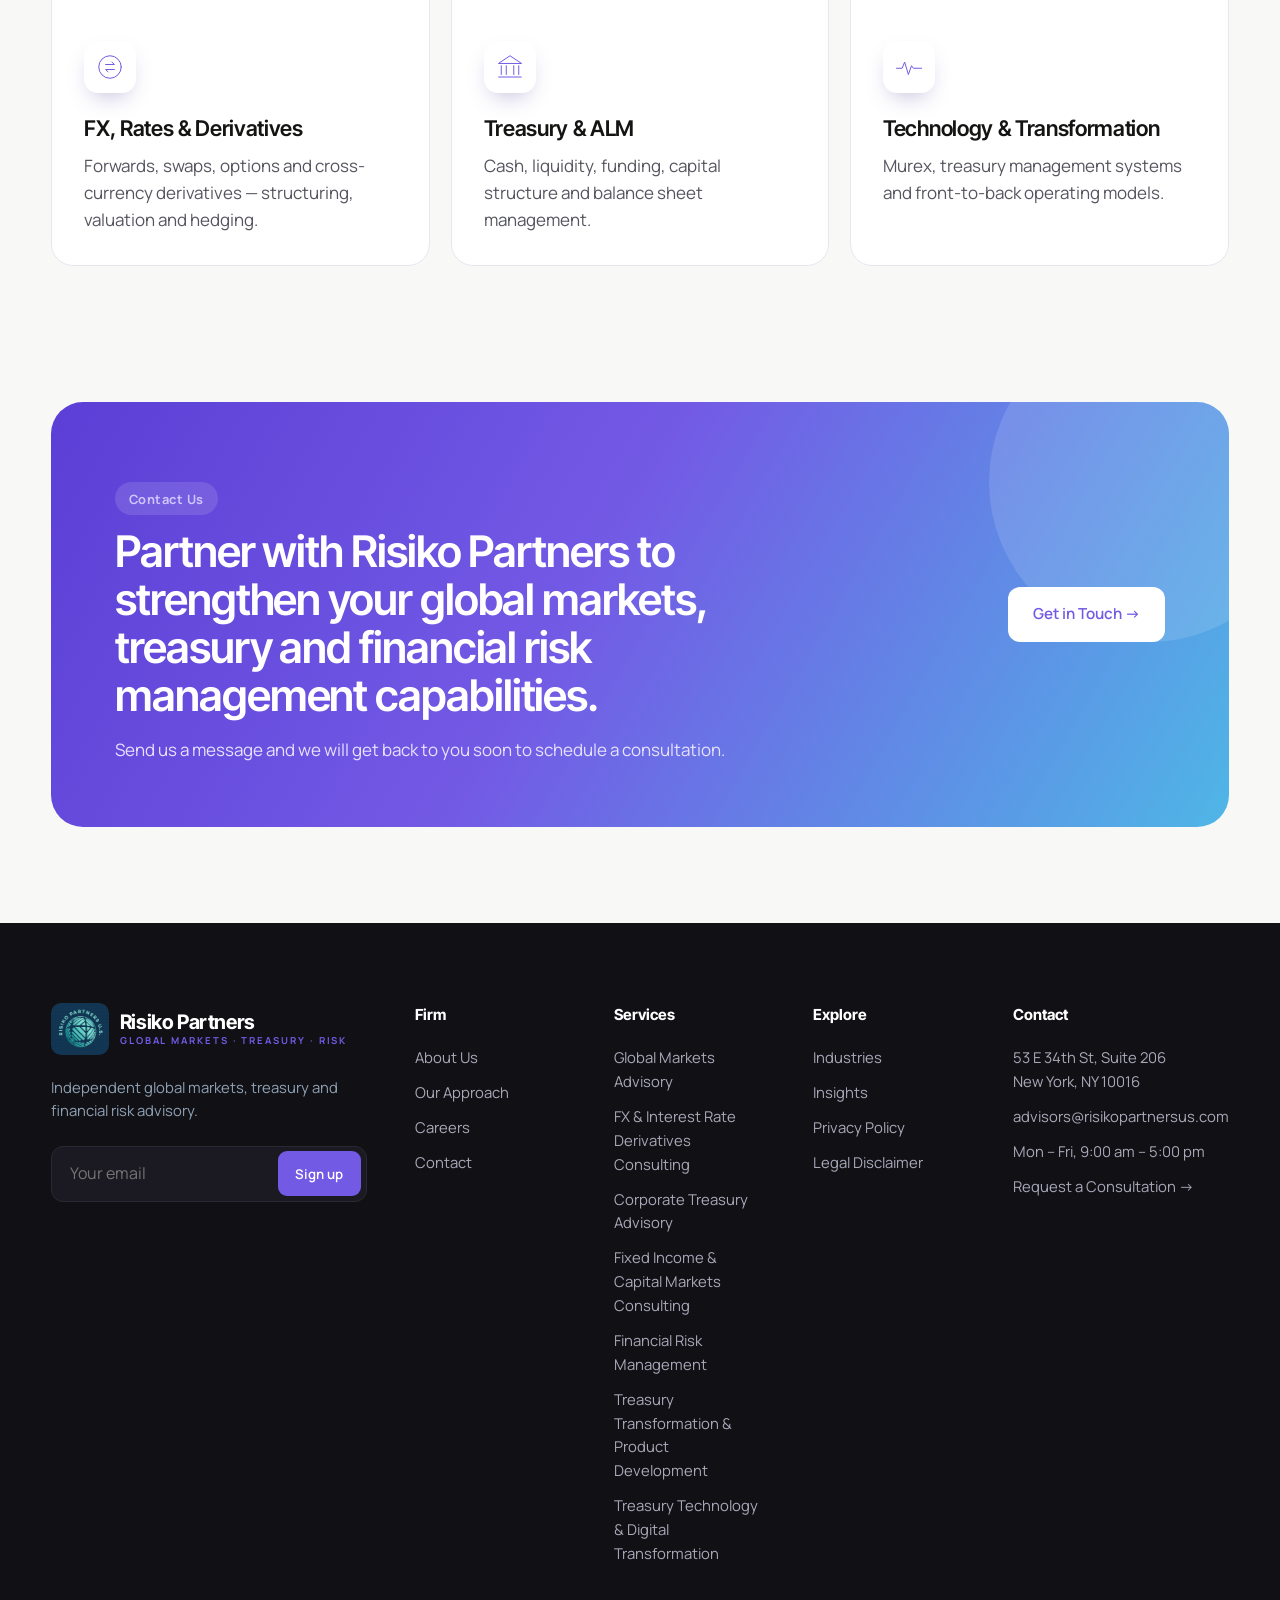
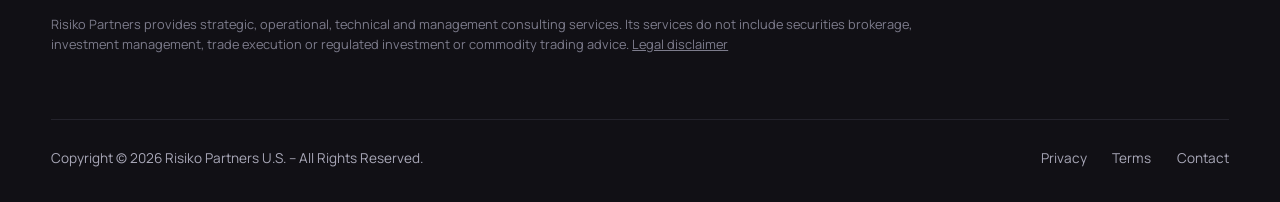
==== commit b371b5a4: "Show top bar on desktop only; hide on mobile Co-Authored-By: Claude Opus 5.5 <noreply@anthropic.com>" ====
--- a/about.html
+++ b/about.html
@@ -4,6 +4,7 @@
 <link rel="preconnect" href="https://fonts.googleapis.com"><link rel="preconnect" href="https://fonts.gstatic.com" crossorigin><link rel="preconnect" href="https://images.unsplash.com">
 <link href="https://fonts.googleapis.com/css2?family=Inter+Tight:wght@500;600;700&family=Manrope:wght@400;500;600;700&display=swap" rel="stylesheet">
 <link rel="stylesheet" href="assets/style.css"></head><body>
+<div class="topbar"><div class="wrap"><span>📍 53 E 34th St, Suite 206, New York, NY 10016 &nbsp;·&nbsp; Global Markets | Treasury | Financial Risk Advisory &nbsp;·&nbsp; Mon–Fri, 9 am – 5 pm</span><a class="pill" href="contact.html">Book a Consultation</a></div></div>
 <header class="site"><div class="wrap"><a href="index.html" class="brand"><img class="brand-mark" src="assets/logo-sm.png" alt="Risiko Partners U.S. logo" width="62" height="55"><span class="brand-name">Risiko Partners<small>GLOBAL MARKETS · TREASURY · RISK</small></span></a>
 <nav class="main" id="nav"><a href="index.html" class="">Home</a><a href="about.html" class="active">About</a><a href="services.html" class="">Services</a><a href="industries.html" class="">Industries</a><a href="approach.html" class="">Approach</a><a href="insights.html" class="">Insights</a><a href="careers.html" class="">Careers</a><span class="nav-cta"><a href="mailto:advisors@risikopartnersus.com" class="btn btn-line">Email Us</a><a href="contact.html" class="btn btn-gold">Get in Touch</a></span></nav>
 <button class="menu-toggle" aria-label="Menu" onclick="document.getElementById('nav').classList.toggle('open')">&#9776;</button></div></header>
--- a/assets/style.css
+++ b/assets/style.css
@@ -258,3 +258,5 @@
 @media (max-width:1200px){.cards-4{grid-template-columns:repeat(3,1fr)}}
 @media (max-width:1050px){.cards-4{grid-template-columns:1fr 1fr}}
 @media (max-width:640px){.cards-4{grid-template-columns:1fr}.mission-box{padding:2.4rem}}
+
+@media (max-width:760px){.topbar{display:none}}
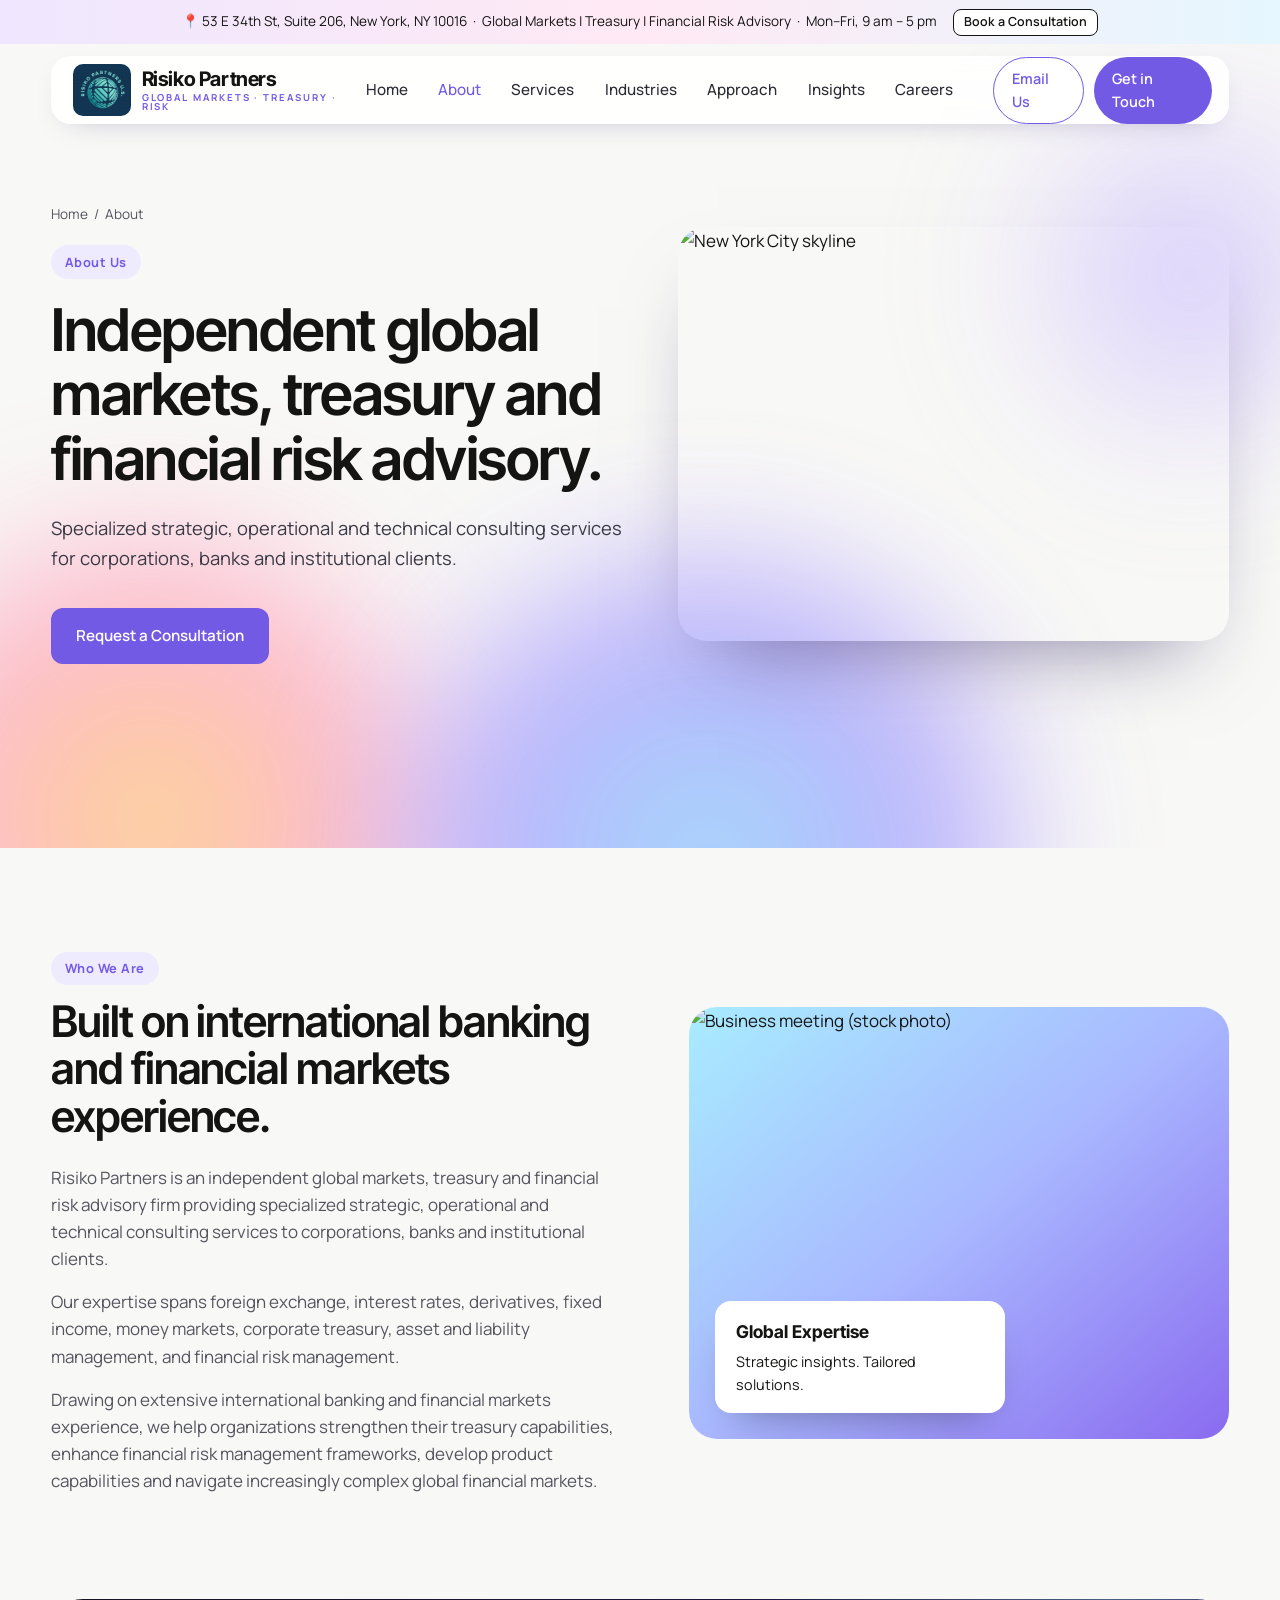
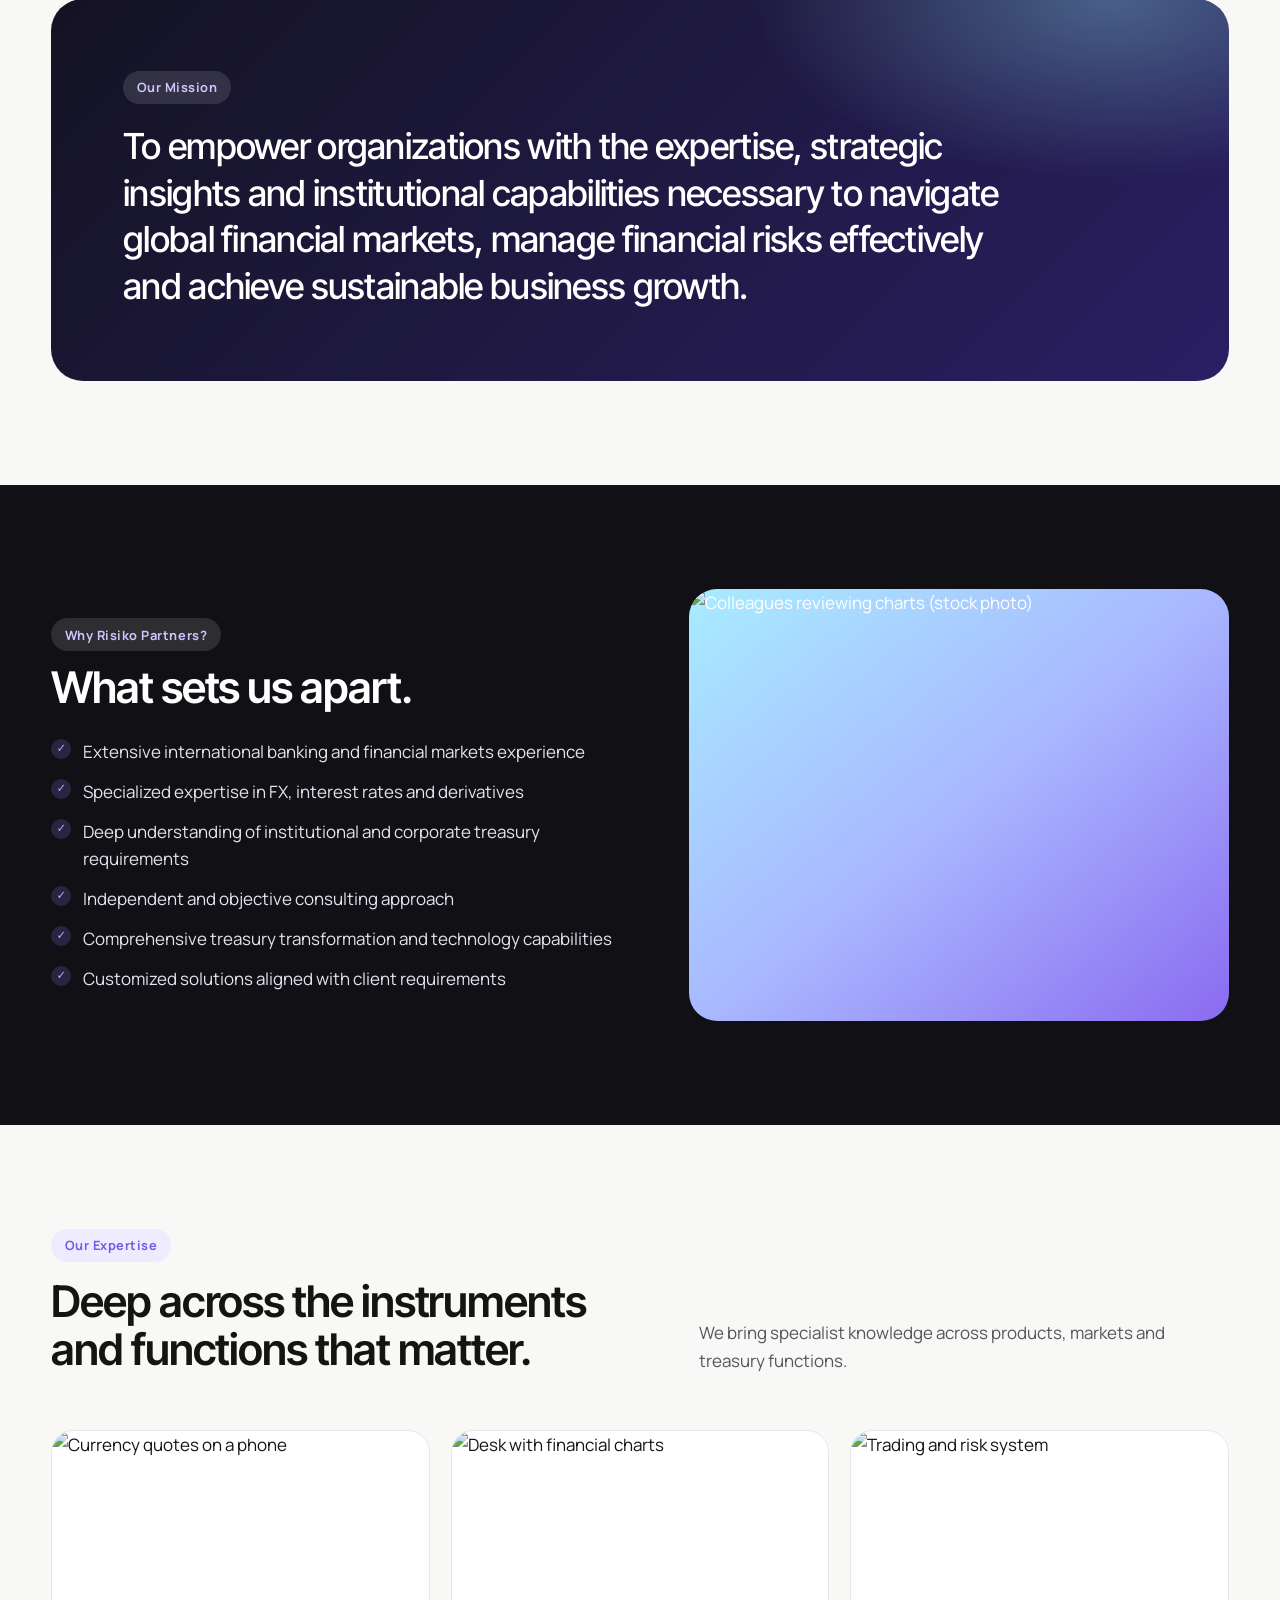
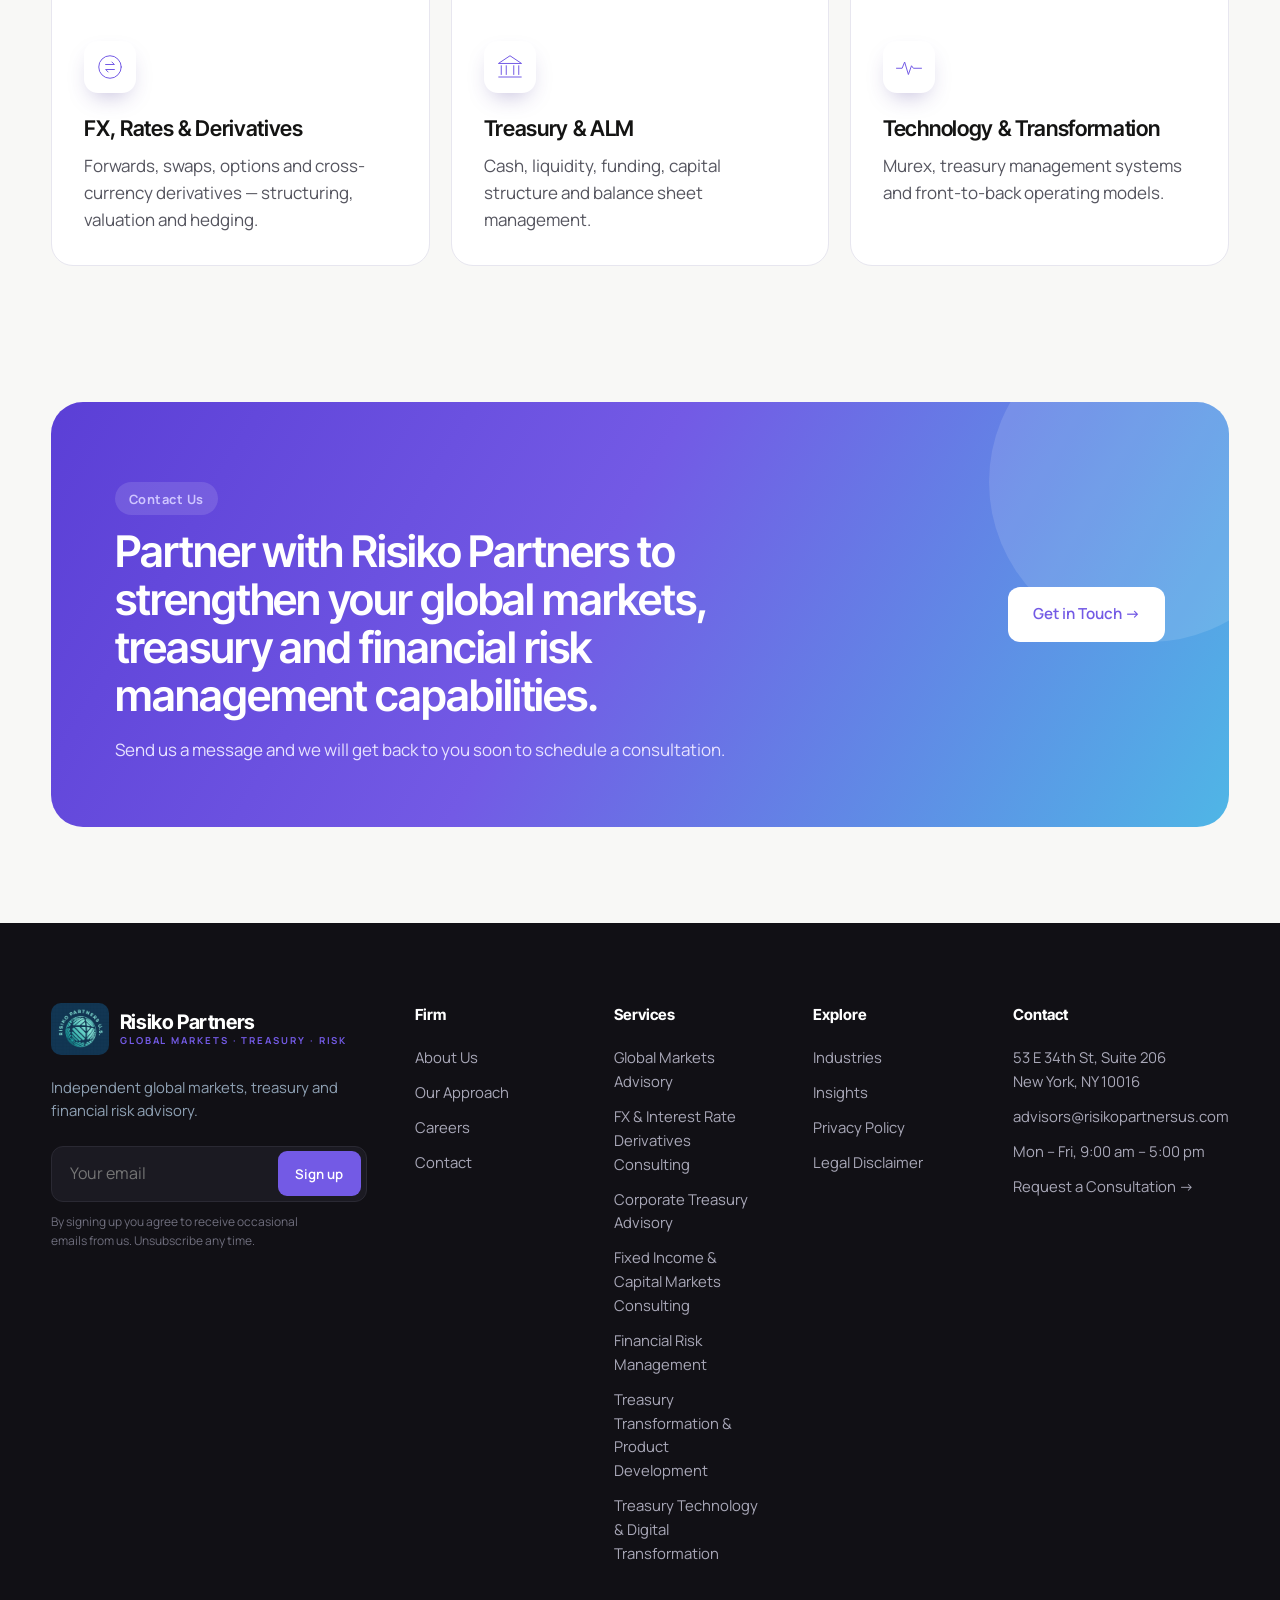
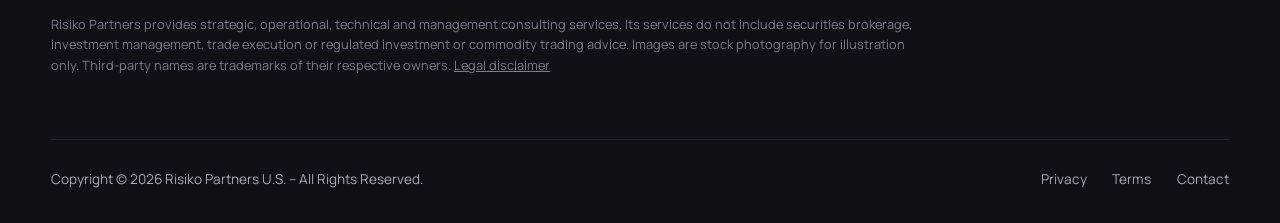
==== commit 8bab255e: "Legal review of copy: remove implied credentials, client data and outcome promises; add disclaimers " ====
--- a/about.html
+++ b/about.html
@@ -16,10 +16,10 @@
 <p>Risiko Partners is an independent global markets, treasury and financial risk advisory firm providing specialized strategic, operational and technical consulting services to corporations, banks and institutional clients.</p>
 <p style="margin-top:1rem">Our expertise spans foreign exchange, interest rates, derivatives, fixed income, money markets, corporate treasury, asset and liability management, and financial risk management.</p>
 <p style="margin-top:1rem">Drawing on extensive international banking and financial markets experience, we help organizations strengthen their treasury capabilities, enhance financial risk management frameworks, develop product capabilities and navigate increasingly complex global financial markets.</p></div>
-<div class="visual photo reveal"><img class="" src="https://images.unsplash.com/photo-1517048676732-d65bc937f952?auto=format&fit=crop&w=1100&q=75" alt="Advisors in a meeting" loading="lazy"><div class="tag"><b>Global Expertise</b>Strategic insights. Tailored solutions.</div></div></div></section>
+<div class="visual photo reveal"><img class="" src="https://images.unsplash.com/photo-1517048676732-d65bc937f952?auto=format&fit=crop&w=1100&q=75" alt="Business meeting (stock photo)" loading="lazy"><div class="tag"><b>Global Expertise</b>Strategic insights. Tailored solutions.</div></div></div></section>
 <section class="mission" style="padding-top:0"><div class="wrap"><div class="mission-box reveal"><p class="eyebrow light">Our Mission</p><p class="quote" style="max-width:40ch;margin-top:1.2rem">To empower organizations with the expertise, strategic insights and institutional capabilities necessary to navigate global financial markets, manage financial risks effectively and achieve sustainable business growth.</p></div></div></section>
 <section class="dark"><div class="wrap split"><div class="reveal"><p class="eyebrow light">Why Risiko Partners?</p><h2 style="margin:.8rem 0 1.4rem">What sets us apart.</h2><ul class="check"><li>Extensive international banking and financial markets experience</li><li>Specialized expertise in FX, interest rates and derivatives</li><li>Deep understanding of institutional and corporate treasury requirements</li><li>Independent and objective consulting approach</li><li>Comprehensive treasury transformation and technology capabilities</li><li>Customized solutions aligned with client requirements</li></ul></div>
-<div class="visual photo reveal"><img class="" src="https://images.unsplash.com/photo-1758519289074-9de36003622b?auto=format&fit=crop&w=1100&q=75" alt="Advisors discussing charts" loading="lazy"></div></div></section>
+<div class="visual photo reveal"><img class="" src="https://images.unsplash.com/photo-1758519289074-9de36003622b?auto=format&fit=crop&w=1100&q=75" alt="Colleagues reviewing charts (stock photo)" loading="lazy"></div></div></section>
 <section><div class="wrap"><div class="head reveal"><div><p class="eyebrow">Our Expertise</p><h2>Deep across the instruments and functions that matter.</h2></div><p>We bring specialist knowledge across products, markets and treasury functions.</p></div>
 <div class="cards">
 <div class="card pcard reveal"><div class="pimg"><img class="" src="https://images.unsplash.com/photo-1612178991541-b48cc8e92a4d?auto=format&fit=crop&w=700&q=75" alt="Currency quotes on a phone" loading="lazy"></div><div class="pbody"><svg class="ico" viewBox="0 0 48 48" fill="none" stroke="currentColor" stroke-width="1.6" stroke-linecap="round" stroke-linejoin="round"><circle cx="24" cy="24" r="18"/><path d="M17 20h14l-4-4M31 28H17l4 4"/></svg><h3>FX, Rates &amp; Derivatives</h3><p>Forwards, swaps, options and cross-currency derivatives — structuring, valuation and hedging.</p></div></div>
@@ -30,10 +30,10 @@
 <footer class="site"><div class="wrap"><div class="fgrid">
 <div><a href="index.html" class="brand"><img class="brand-mark" src="assets/logo-sm.png" alt="Risiko Partners U.S. logo" width="62" height="55"><span class="brand-name">Risiko Partners<small>GLOBAL MARKETS · TREASURY · RISK</small></span></a>
 <p style="color:#8fa1b4;max-width:34ch">Independent global markets, treasury and financial risk advisory.</p>
-<form class="sub" data-subject="Newsletter sign-up"><input type="email" name="email" placeholder="Your email" required aria-label="Email"><button>Sign up</button></form></div>
+<form class="sub" data-subject="Newsletter sign-up"><input type="email" name="email" placeholder="Your email" required aria-label="Email"><button>Sign up</button></form><p style="font-size:.75rem;color:#6f6e7d;margin-top:.6rem;max-width:36ch">By signing up you agree to receive occasional emails from us. Unsubscribe any time.</p></div>
 <div><h4>Firm</h4><ul><li><a href="about.html">About Us</a></li><li><a href="approach.html">Our Approach</a></li><li><a href="careers.html">Careers</a></li><li><a href="contact.html">Contact</a></li></ul></div>
 <div><h4>Services</h4><ul><li><a href="services.html#global-markets">Global Markets Advisory</a></li><li><a href="services.html#derivatives">FX & Interest Rate Derivatives Consulting</a></li><li><a href="services.html#treasury">Corporate Treasury Advisory</a></li><li><a href="services.html#fixed-income">Fixed Income & Capital Markets Consulting</a></li><li><a href="services.html#risk">Financial Risk Management</a></li><li><a href="services.html#transformation">Treasury Transformation & Product Development</a></li><li><a href="services.html#technology">Treasury Technology & Digital Transformation</a></li></ul></div>
 <div><h4>Explore</h4><ul><li><a href="industries.html">Industries</a></li><li><a href="insights.html">Insights</a></li><li><a href="privacy.html">Privacy Policy</a></li><li><a href="terms.html">Legal Disclaimer</a></li></ul></div>
 <div><h4>Contact</h4><ul><li>53 E 34th St, Suite 206<br>New York, NY 10016</li><li><a href="mailto:advisors@risikopartnersus.com">advisors@risikopartnersus.com</a></li><li>Mon – Fri, 9:00 am – 5:00 pm</li><li><a href="contact.html">Request a Consultation →</a></li></ul></div>
-</div><p class="disclaimer">Risiko Partners provides strategic, operational, technical and management consulting services. Its services do not include securities brokerage, investment management, trade execution or regulated investment or commodity trading advice. <a href="terms.html">Legal disclaimer</a></p><div class="legal"><span>Copyright © 2026 Risiko Partners U.S. – All Rights Reserved.</span><div><a href="privacy.html">Privacy</a><a href="terms.html">Terms</a><a href="contact.html">Contact</a></div></div></div></footer>
+</div><p class="disclaimer">Risiko Partners provides strategic, operational, technical and management consulting services. Its services do not include securities brokerage, investment management, trade execution or regulated investment or commodity trading advice. Images are stock photography for illustration only. Third-party names are trademarks of their respective owners. <a href="terms.html">Legal disclaimer</a></p><div class="legal"><span>Copyright © 2026 Risiko Partners U.S. – All Rights Reserved.</span><div><a href="privacy.html">Privacy</a><a href="terms.html">Terms</a><a href="contact.html">Contact</a></div></div></div></footer>
 <script>const io=new IntersectionObserver(e=>e.forEach(x=>{if(x.isIntersecting){x.target.classList.add('in');io.unobserve(x.target)}}),{threshold:.12});document.querySelectorAll('.reveal').forEach(el=>io.observe(el));</script><script src="assets/forms.js"></script></body></html>
